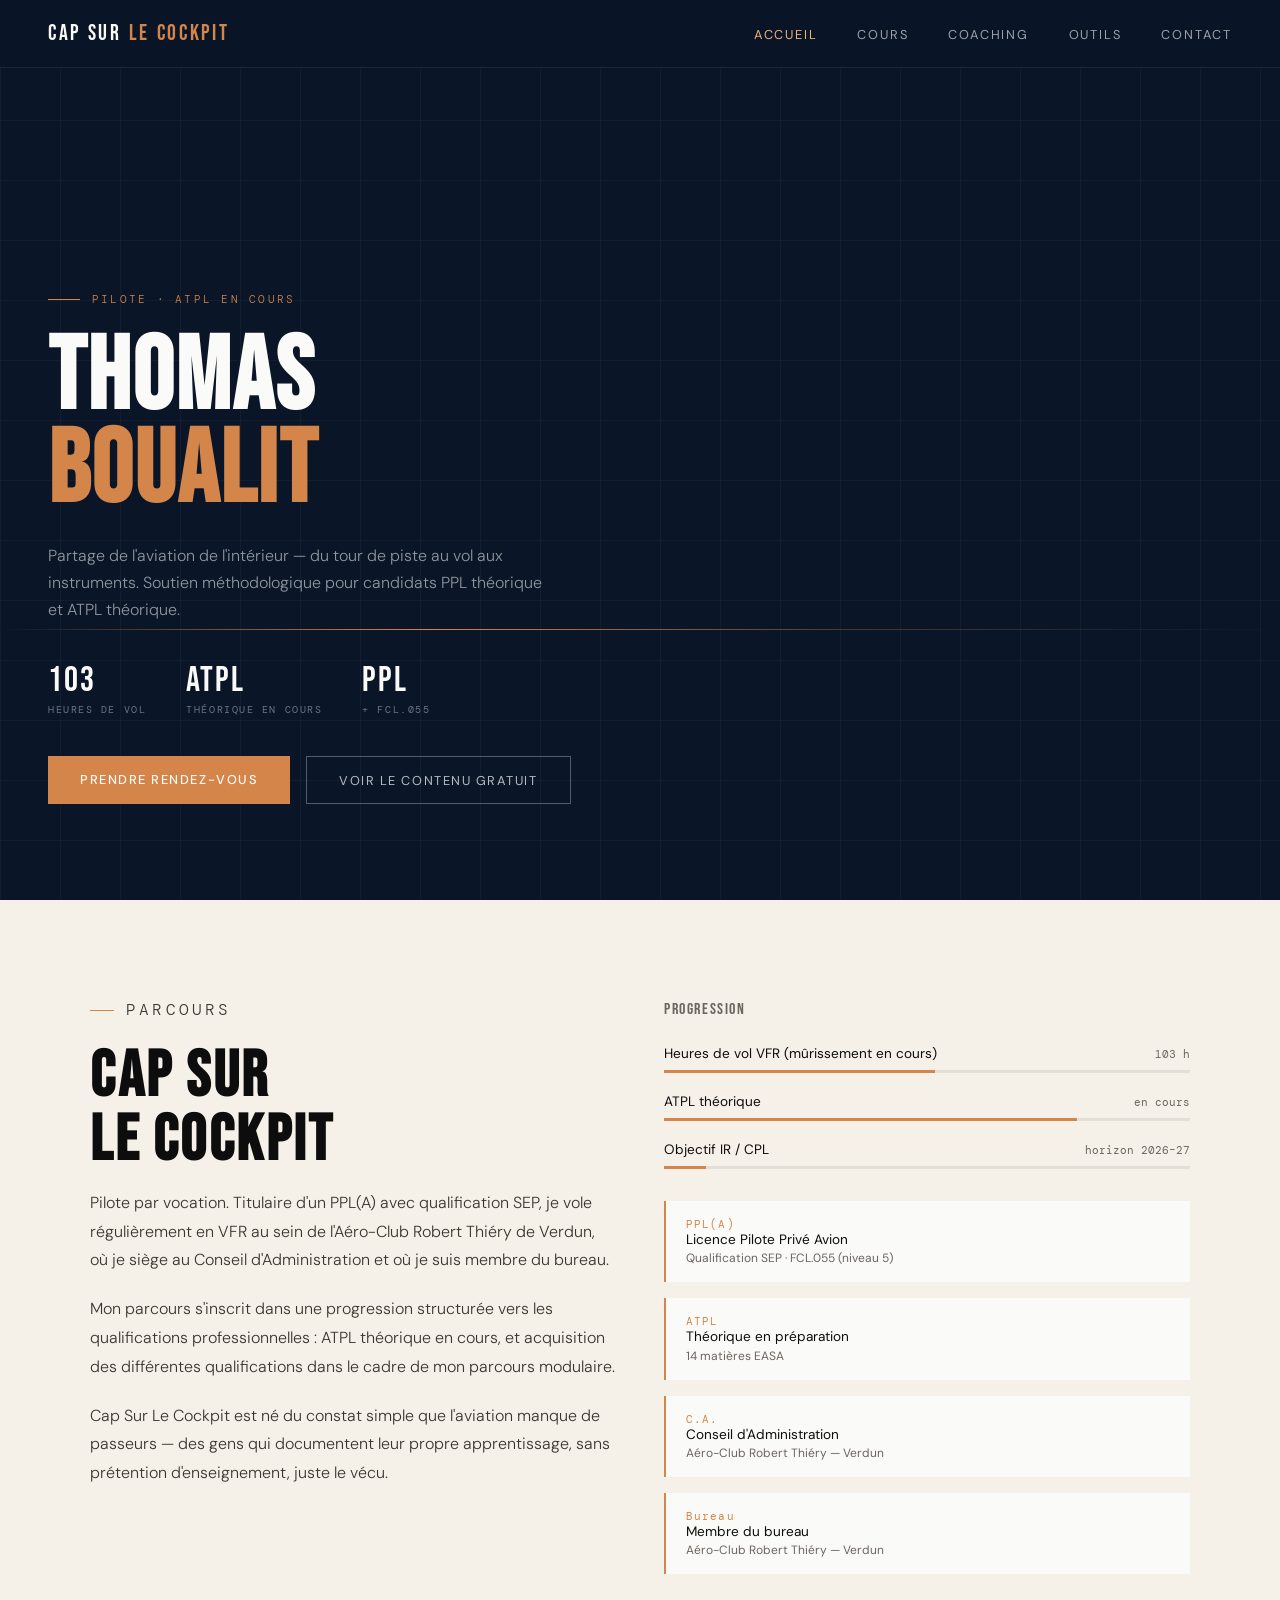
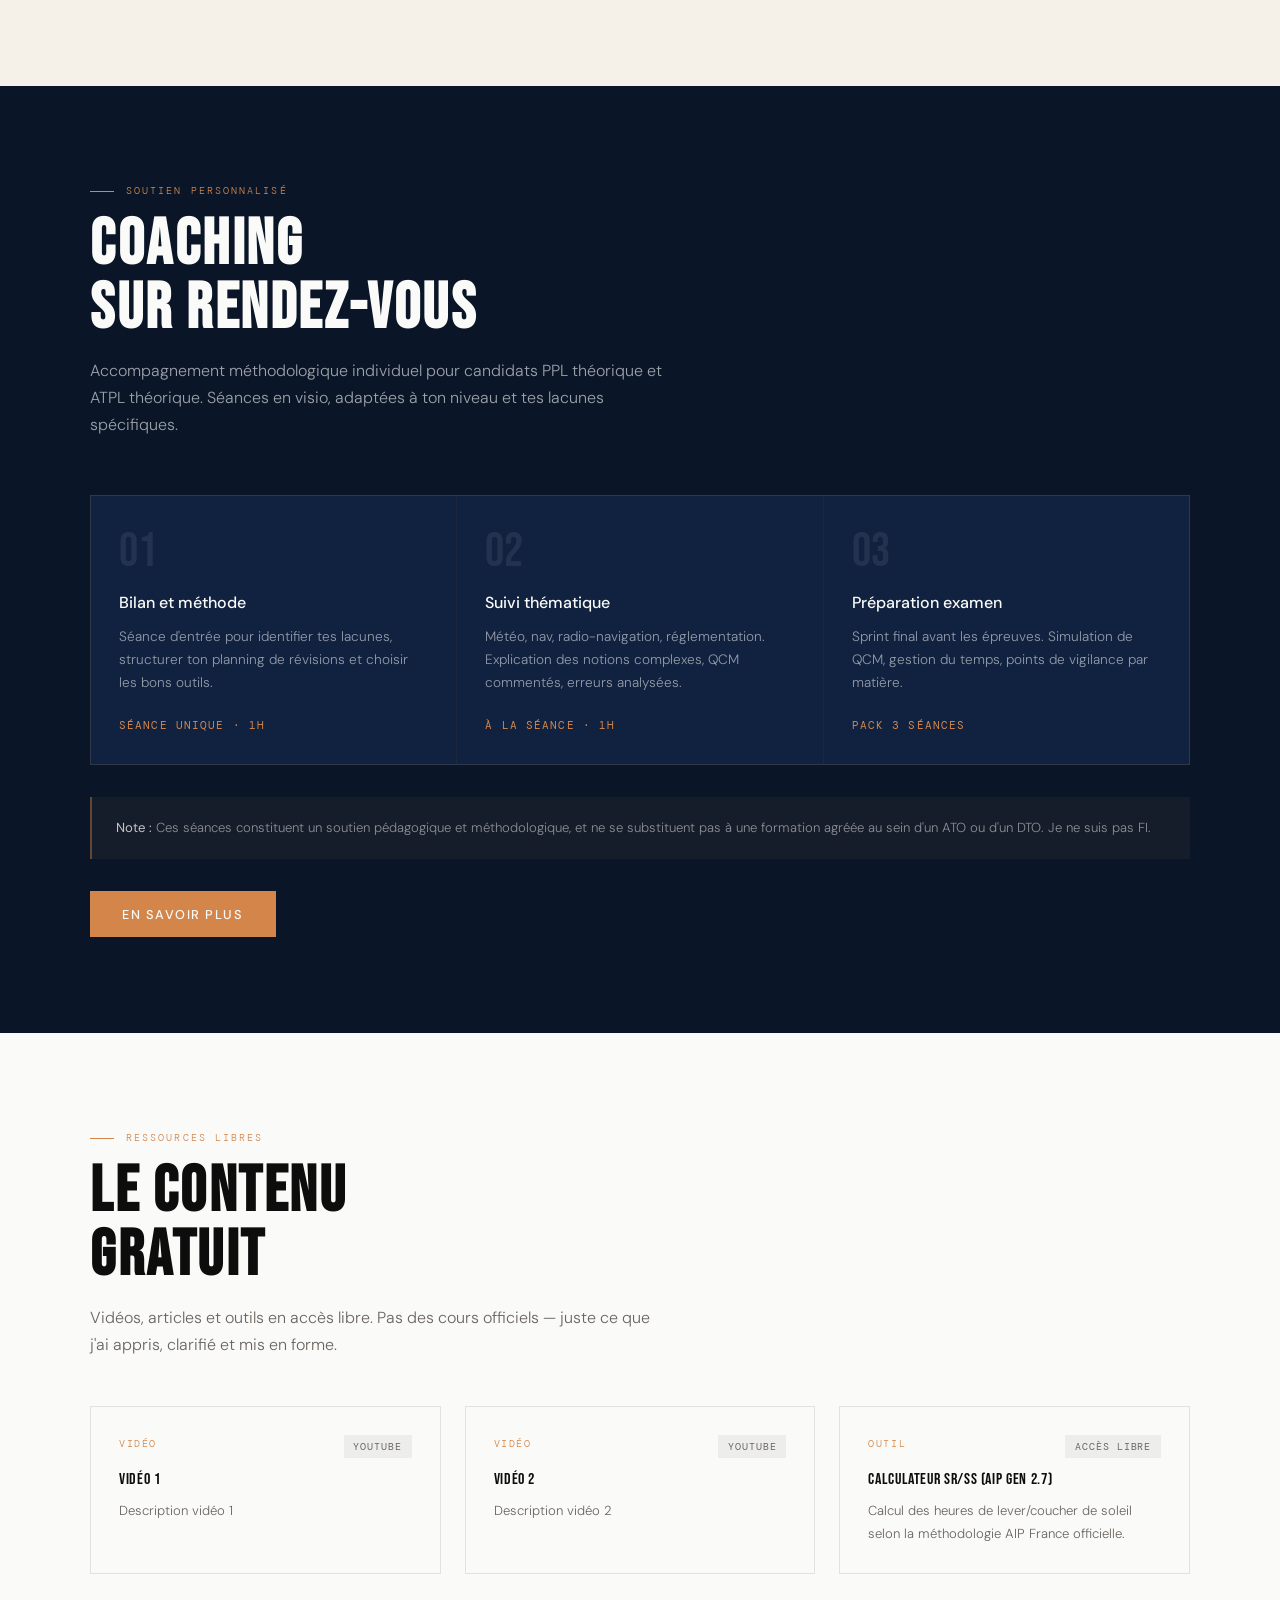
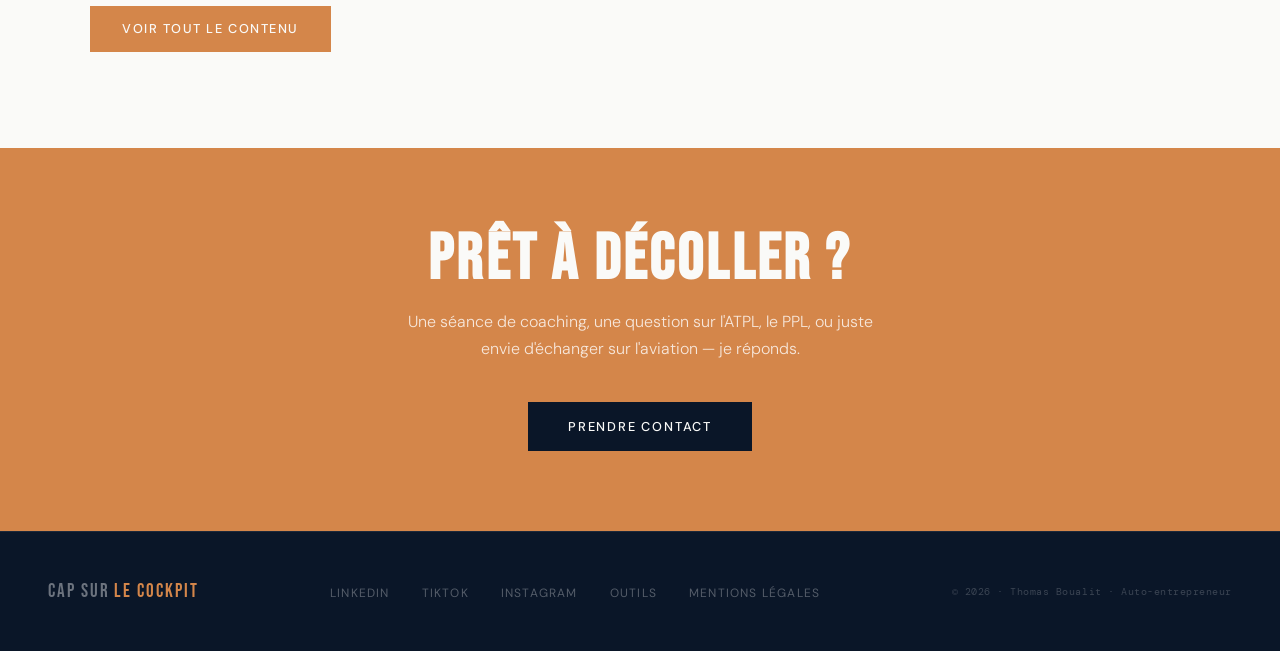
==== index.html @ 8e557e1d "Update index.html" ====
<!DOCTYPE html>
<html lang="fr">
<head>
  <meta charset="UTF-8">
  <meta name="viewport" content="width=device-width, initial-scale=1.0">
  <title>Cap Sur Le Cockpit — Thomas Boualit</title>
  <link rel="stylesheet" href="/style.css">
  <link rel="stylesheet" href="/nav-footer.css">
  <style>
    /* ─── HERO ─── */
    .hero {
      min-height: 100vh;
      background: var(--sky);
      position: relative;
      display: flex;
      align-items: flex-end;
      padding: 0 3rem 6rem;
      overflow: hidden;
    }
    .hero-grid {
      position: absolute; inset: 0;
      background-image:
        linear-gradient(rgba(255,255,255,0.03) 1px, transparent 1px),
        linear-gradient(90deg, rgba(255,255,255,0.03) 1px, transparent 1px);
      background-size: 60px 60px;
    }
    .horizon-line {
      position: absolute; bottom: 30%; left: 0; right: 0;
      height: 1px;
      background: linear-gradient(90deg, transparent, var(--accent), rgba(212,134,74,0.3), transparent);
    }
    .hero-content { position: relative; z-index: 2; max-width: 700px; }
    .hero-tag {
      font-family: var(--font-mono); font-size: 0.7rem;
      letter-spacing: 0.2em; text-transform: uppercase;
      color: var(--accent); margin-bottom: 1.5rem;
      display: flex; align-items: center; gap: 0.75rem;
    }
    .hero-tag::before { content:''; display:block; width:2rem; height:1px; background:var(--accent); }
    .hero-name {
      font-family: var(--font-title);
      font-size: clamp(3.5rem, 8vw, 7rem);
      line-height: 0.9; letter-spacing: 0.02em; color: var(--white); margin-bottom: 0.25rem;
    }
    .hero-name span { color: var(--accent); display: block; }
    .hero-subtitle {
      font-size: 1rem; font-weight: 300; color: rgba(255,255,255,0.55);
      margin: 1.5rem 0 2.5rem; line-height: 1.7; max-width: 500px;
    }
    .hero-stats { display: flex; gap: 2.5rem; margin-bottom: 2.5rem; }
    .stat-num {
      font-family: var(--font-title); font-size: 2.2rem;
      color: var(--white); letter-spacing: 0.05em; line-height: 1;
    }
    .stat-label {
      font-family: var(--font-mono); font-size: 0.65rem;
      letter-spacing: 0.15em; text-transform: uppercase;
      color: rgba(255,255,255,0.4); margin-top: 0.3rem;
    }
    .hero-ctas { display: flex; gap: 1rem; flex-wrap: wrap; }

    /* ─── ABOUT ─── */
    .about-text p { font-size: 1rem; font-weight: 300; line-height: 1.8; color: #3a3530; margin-bottom: 1.25rem; }
    .cred-item {
      display: flex; align-items: center; gap: 1rem;
      padding: 1rem 1.25rem; background: var(--white); border-left: 2px solid var(--accent);
      margin-bottom: 1rem;
    }
    .cred-code { font-family: var(--font-mono); font-size: 0.7rem; letter-spacing: 0.1em; color: var(--accent); min-width: 80px; }
    .cred-label { font-size: 0.85rem; font-weight: 400; color: var(--ink); }
    .cred-sub { font-size: 0.75rem; color: var(--muted); margin-top: 0.15rem; }
    .progress-label { display: flex; justify-content: space-between; align-items: baseline; margin-bottom: 0.5rem; }
    .progress-name { font-size: 0.85rem; font-weight: 400; color: var(--ink); }
    .progress-pct { font-family: var(--font-mono); font-size: 0.7rem; color: var(--muted); }
    .progress-bar { height: 3px; background: rgba(13,13,13,0.08); margin-bottom: 1.25rem; }
    .progress-fill { height: 100%; background: var(--accent); }

    /* ─── COACHING ─── */
    .coaching-intro { font-size: 1rem; font-weight: 300; color: rgba(255,255,255,0.6); max-width: 580px; line-height: 1.7; margin-bottom: 3.5rem; }
    .coaching-grid { display: grid; grid-template-columns: repeat(3,1fr); gap: 1px; background: rgba(255,255,255,0.08); border: 0.5px solid rgba(255,255,255,0.08); }
    .card-number { font-family: var(--font-title); font-size: 3rem; color: rgba(255,255,255,0.08); line-height: 1; margin-bottom: 1rem; }
    .card-title { font-size: 1rem; font-weight: 500; color: var(--white); margin-bottom: 0.75rem; }
    .card-body { font-size: 0.85rem; font-weight: 300; color: rgba(255,255,255,0.55); line-height: 1.7; margin-bottom: 1.5rem; }
    .card-price { font-family: var(--font-mono); font-size: 0.7rem; letter-spacing: 0.1em; color: var(--accent); text-transform: uppercase; }

    /* ─── CONTENU ─── */
    .content-tag { font-family: var(--font-mono); font-size: 0.65rem; letter-spacing: 0.15em; text-transform: uppercase; color: var(--accent); margin-bottom: 1rem; }
    .content-card-title { font-size: 1rem; font-weight: 500; color: var(--ink); margin-bottom: 0.6rem; line-height: 1.3; }
    .content-card-body { font-size: 0.82rem; font-weight: 300; color: var(--muted); line-height: 1.7; }
    .content-badge { position: absolute; top: 1.75rem; right: 1.75rem; }
    .card { position: relative; }

    @media (max-width: 800px) {
      .hero { padding: 0 1.5rem 5rem; }
      .hero-stats { gap: 1.5rem; }
      .coaching-grid { grid-template-columns: 1fr; }
    }
  </style>
</head>
<body>

  <div id="header-placeholder"></div>

  <main>

    <!-- HERO -->
    <section class="hero">
      <div class="hero-grid"></div>
      <div class="horizon-line"></div>
      <div class="hero-content">
        <p class="hero-tag">Pilote · ATPL en cours</p>
        <h1 class="hero-name">Thomas<span>Boualit</span></h1>
        <p class="hero-subtitle">
          Partage de l'aviation de l'intérieur — du tour de piste au vol aux instruments.
          Soutien méthodologique pour candidats PPL théorique et ATPL théorique.
        </p>
        <div class="hero-stats">
          <div>
            <div class="stat-num">103</div>
            <div class="stat-label">heures de vol</div>
          </div>
          <div>
            <div class="stat-num">ATPL</div>
            <div class="stat-label">théorique en cours</div>
          </div>
          <div>
            <div class="stat-num">PPL</div>
            <div class="stat-label">+ FCL.055</div>
          </div>
        </div>
        <div class="hero-ctas">
          <a href="/coaching.html" class="btn-primary">Prendre rendez-vous</a>
          <a href="/cours/index.html" class="btn-ghost">Voir le contenu gratuit</a>
        </div>
      </div>
    </section>

    <!-- ABOUT -->
    <section class="bg-sand">
      <div class="inner grid-2">
        <div class="about-text">
          <p class="section-tag">Parcours</p>
          <h2 class="section-title">Cap sur <br>le cockpit</h2>
          <p>Pilote par vocation. Titulaire d'un PPL(A) avec qualification SEP, je vole régulièrement en VFR au sein de l'Aéro-Club Robert Thiéry de Verdun, où je siège au Conseil d'Administration et où je suis membre du bureau.</p>
          <p>Mon parcours s'inscrit dans une progression structurée vers les qualifications professionnelles : ATPL théorique en cours, et acquisition des différentes qualifications dans le cadre de mon parcours modulaire.</p>
          <p>Cap Sur Le Cockpit est né du constat simple que l'aviation manque de passeurs — des gens qui documentent leur propre apprentissage, sans prétention d'enseignement, juste le vécu.</p>
        </div>
        <div>
          <p style="font-family:var(--font-title);font-size:1rem;letter-spacing:0.1em;color:var(--muted);margin-bottom:1.25rem;">Progression</p>
          <div class="progress-block">
            <div class="progress-label"><span class="progress-name">Heures de vol VFR (mûrissement en cours)</span><span class="progress-pct">103 h</span></div>
            <div class="progress-bar"><div class="progress-fill" style="width:51.5%"></div></div>
          </div>
          <div class="progress-block">
            <div class="progress-label"><span class="progress-name">ATPL théorique</span><span class="progress-pct">en cours</span></div>
            <div class="progress-bar"><div class="progress-fill" style="width:78.57%"></div></div>
          </div>
          <div class="progress-block">
            <div class="progress-label"><span class="progress-name">Objectif IR / CPL</span><span class="progress-pct">horizon 2026–27</span></div>
            <div class="progress-bar"><div class="progress-fill" style="width:8%"></div></div>
          </div>
          <div style="margin-top:2rem;">
            <div class="cred-item"><div><div class="cred-code">PPL(A)</div><div class="cred-label">Licence Pilote Privé Avion</div><div class="cred-sub">Qualification SEP · FCL.055 (niveau 5)</div></div></div>
            <div class="cred-item"><div><div class="cred-code">ATPL</div><div class="cred-label">Théorique en préparation</div><div class="cred-sub">14 matières EASA</div></div></div>
            <div class="cred-item"><div><div class="cred-code">C.A.</div><div class="cred-label">Conseil d'Administration</div><div class="cred-sub">Aéro-Club Robert Thiéry — Verdun</div></div></div>
            <div class="cred-item"><div><div class="cred-code">Bureau</div><div class="cred-label">Membre du bureau</div><div class="cred-sub">Aéro-Club Robert Thiéry — Verdun</div></div></div>
          </div>
        </div>
      </div>
    </section>

    <!-- COACHING -->
    <section class="bg-dark">
      <div class="inner">
        <p class="section-tag">Soutien personnalisé</p>
        <h2 class="section-title light">Coaching<br>sur rendez-vous</h2>
        <p class="coaching-intro">Accompagnement méthodologique individuel pour candidats PPL théorique et ATPL théorique. Séances en visio, adaptées à ton niveau et tes lacunes spécifiques.</p>
        <div class="coaching-grid">
          <div class="card-dark">
            <div class="card-number">01</div>
            <div class="card-title">Bilan et méthode</div>
            <div class="card-body">Séance d'entrée pour identifier tes lacunes, structurer ton planning de révisions et choisir les bons outils.</div>
            <div class="card-price">Séance unique · 1h</div>
          </div>
          <div class="card-dark">
            <div class="card-number">02</div>
            <div class="card-title">Suivi thématique</div>
            <div class="card-body">Météo, nav, radio-navigation, réglementation. Explication des notions complexes, QCM commentés, erreurs analysées.</div>
            <div class="card-price">À la séance · 1h</div>
          </div>
          <div class="card-dark">
            <div class="card-number">03</div>
            <div class="card-title">Préparation examen</div>
            <div class="card-body">Sprint final avant les épreuves. Simulation de QCM, gestion du temps, points de vigilance par matière.</div>
            <div class="card-price">Pack 3 séances</div>
          </div>
        </div>
        <div class="note">
          <p><strong>Note :</strong> Ces séances constituent un soutien pédagogique et méthodologique, et ne se substituent pas à une formation agréée au sein d'un ATO ou d'un DTO. Je ne suis pas FI.</p>
        </div>
        <div style="margin-top:2rem;">
          <a href="/coaching.html" class="btn-primary">En savoir plus</a>
        </div>
      </div>
    </section>

    <!-- CONTENU GRATUIT -->
    <section>
      <div class="inner">
        <p class="section-tag">Ressources libres</p>
        <h2 class="section-title">Le contenu<br>gratuit</h2>
        <p style="font-size:1rem;font-weight:300;color:var(--muted);max-width:560px;line-height:1.7;margin-bottom:3rem;">Vidéos, articles et outils en accès libre. Pas des cours officiels — juste ce que j'ai appris, clarifié et mis en forme.</p>
        <div class="grid-3">
          <div class="card">
            <span class="badge content-badge">YouTube</span>
            <p class="content-tag">Vidéo</p>
            <h3 class="content-card-title">Vidéo 1</h3>
            <p class="content-card-body">Description vidéo 1</p>
          </div>
          <div class="card">
            <span class="badge content-badge">YouTube</span>
            <p class="content-tag">Vidéo</p>
            <h3 class="content-card-title">Vidéo 2</h3>
            <p class="content-card-body">Description vidéo 2</p>
          </div>
         <a href="" class="card" style="display:block;text-decoration:none;">
  <span class="badge content-badge">Accès libre</span>
  <p class="content-tag">Outil</p>
  <h3 class="content-card-title">Calculateur SR/SS (AIP GEN 2.7)</h3>
  <p class="content-card-body">Calcul des heures de lever/coucher de soleil selon la méthodologie AIP France officielle.</p>
</a>
        </div>
        <div style="margin-top:2rem;">
          <a href="/cours/index.html" class="btn-primary">Voir tout le contenu</a>
        </div>
      </div>
    </section>

    <!-- CTA -->
    <section class="cta-section">
      <h2>Prêt à décoller ?</h2>
      <p>Une séance de coaching, une question sur l'ATPL, le PPL, ou juste envie d'échanger sur l'aviation — je réponds.</p>
      <a href="/contact.html" class="btn-dark">Prendre contact</a>
    </section>

  </main>

  <div id="footer-placeholder"></div>
  <script src="/components/loader.js"></script>

</body>
</html>
---- style.css ----
/* ============================================================
   CAP SUR LE COCKPIT — style.css
   Feuille de style commune à toutes les pages
   ============================================================ */

@import url('https://fonts.googleapis.com/css2?family=Bebas+Neue&family=DM+Sans:ital,opsz,wght@0,9..40,300;0,9..40,400;0,9..40,500;1,9..40,300&family=DM+Mono:wght@400;500&display=swap');

/* ─── RESET ─── */
*, *::before, *::after { box-sizing: border-box; margin: 0; padding: 0; }
html { scroll-behavior: smooth; }
img  { max-width: 100%; display: block; }

/* ─── VARIABLES ─── */
:root {
  --sky:          #0a1628;
  --sky-mid:      #112240;
  --sky-light:    #1a3a6e;
  --sand:         #f5f0e8;
  --white:        #fafaf8;
  --ink:          #0d0d0d;
  --muted:        #6b6560;
  --accent:       #d4864a;
  --accent-light: #f0b07a;
  --border:       rgba(255,255,255,0.08);
  --border-light: rgba(13,13,13,0.1);

  --font-title: 'Bebas Neue', sans-serif;
  --font-body:  'DM Sans', sans-serif;
  --font-mono:  'DM Mono', monospace;
}

/* ─── BASE ─── */
body {
  font-family: var(--font-body);
  background: var(--white);
  color: var(--ink);
  overflow-x: hidden;
}
h1, h2, h3 { font-family: var(--font-title); letter-spacing: 0.04em; line-height: 1; }
p { font-weight: 300; line-height: 1.8; }
a { color: inherit; }

/* ─── LAYOUT ─── */
section  { padding: 6rem 3rem; }
.inner   { max-width: 1100px; margin: 0 auto; }
.grid-3  { display: grid; grid-template-columns: repeat(3,1fr); gap: 1.5rem; }
.grid-2  { display: grid; grid-template-columns: repeat(2,1fr); gap: 3rem; align-items: start; }
.bg-sand { background: var(--sand); }
.bg-dark { background: var(--sky); color: var(--white); }

/* ─── SECTION TAG ─── */
.section-tag {
  font-family: var(--font-mono);
  font-size: 0.65rem;
  letter-spacing: 0.2em;
  text-transform: uppercase;
  color: var(--accent);
  margin-bottom: 0.75rem;
  display: flex;
  align-items: center;
  gap: 0.75rem;
}
.section-tag::before {
  content: '';
  display: block;
  width: 1.5rem;
  height: 1px;
  background: var(--accent);
  flex-shrink: 0;
}

/* ─── SECTION TITLE ─── */
.section-title       { font-size: clamp(2.5rem, 5vw, 4rem); color: var(--ink); margin-bottom: 1rem; }
.section-title.light { color: var(--white); }

/* ─── BOUTONS ─── */
.btn-primary {
  display: inline-block; padding: 0.9rem 2rem;
  background: var(--accent); color: var(--white);
  font-size: 0.8rem; font-weight: 500; letter-spacing: 0.12em; text-transform: uppercase;
  text-decoration: none; transition: background 0.2s, transform 0.15s;
}
.btn-primary:hover { background: var(--accent-light); transform: translateY(-1px); }

.btn-ghost {
  display: inline-block; padding: 0.9rem 2rem;
  border: 0.5px solid rgba(255,255,255,0.3); color: rgba(255,255,255,0.7);
  font-size: 0.8rem; font-weight: 400; letter-spacing: 0.12em; text-transform: uppercase;
  text-decoration: none; transition: border-color 0.2s, color 0.2s;
}
.btn-ghost:hover { border-color: var(--accent); color: var(--accent-light); }

.btn-dark {
  display: inline-block; padding: 1rem 2.5rem;
  background: var(--sky); color: var(--white);
  font-size: 0.8rem; font-weight: 500; letter-spacing: 0.14em; text-transform: uppercase;
  text-decoration: none; transition: background 0.2s;
}
.btn-dark:hover { background: var(--sky-mid); }

/* ─── CARDS ─── */
.card {
  border: 0.5px solid var(--border-light); padding: 1.75rem;
  background: var(--white); transition: border-color 0.2s;
}
.card:hover { border-color: var(--accent); }

.card-dark {
  background: var(--sky-mid); padding: 2rem 1.75rem; transition: background 0.2s;
}
.card-dark:hover { background: var(--sky-light); }

/* ─── BADGE ─── */
.badge {
  font-family: var(--font-mono); font-size: 0.6rem;
  letter-spacing: 0.1em; text-transform: uppercase;
  padding: 0.3rem 0.6rem; background: rgba(13,13,13,0.05); color: var(--muted);
}

/* ─── NOTE / DISCLAIMER ─── */
.note {
  margin-top: 2rem; padding: 1.25rem 1.5rem;
  border-left: 2px solid rgba(212,134,74,0.4);
  background: rgba(212,134,74,0.06);
}
.note p          { font-size: 0.82rem; color: rgba(255,255,255,0.5); line-height: 1.7; }
.note p strong   { color: rgba(255,255,255,0.75); font-weight: 400; }
.note.light p        { color: var(--muted); }
.note.light p strong { color: var(--ink); }

/* ─── CTA SECTION ─── */
.cta-section          { background: var(--accent); padding: 5rem 3rem; text-align: center; }
.cta-section h2       { font-family: var(--font-title); font-size: clamp(2rem,5vw,4rem); letter-spacing: 0.05em; color: var(--white); margin-bottom: 1rem; }
.cta-section p        { font-size: 1rem; font-weight: 300; color: rgba(255,255,255,0.8); max-width: 500px; margin: 0 auto 2.5rem; line-height: 1.7; }

/* ─── RESPONSIVE ─── */
@media (max-width: 900px) {
  section { padding: 4rem 1.5rem; }
  .grid-3 { grid-template-columns: 1fr; }
  .grid-2 { grid-template-columns: 1fr; gap: 2rem; }
}
@media (max-width: 600px) {
  .btn-primary, .btn-ghost, .btn-dark { width: 100%; text-align: center; }
}
---- nav-footer.css ----
/* ============================================================
   nav-footer.css — styles du header et du footer communs
   Inclure APRÈS style.css dans chaque page
   (ou fusionner dans style.css si on préfère un seul fichier)
   ============================================================ */

/* ─── NAV ─── */
nav {
  position: fixed;
  top: 0; left: 0; right: 0;
  z-index: 100;
  display: flex;
  justify-content: space-between;
  align-items: center;
  padding: 1.25rem 3rem;
  background: rgba(10, 22, 40, 0.92);
  backdrop-filter: blur(12px);
  border-bottom: 0.5px solid var(--border);
}

.nav-logo {
  font-family: var(--font-title);
  font-size: 1.4rem;
  letter-spacing: 0.12em;
  color: var(--white);
  text-decoration: none;
}
.nav-logo span { color: var(--accent); }

.nav-links {
  display: flex;
  gap: 2.5rem;
  list-style: none;
}
.nav-links a {
  font-size: 0.8rem;
  font-weight: 400;
  letter-spacing: 0.14em;
  text-transform: uppercase;
  color: rgba(255,255,255,0.6);
  text-decoration: none;
  transition: color 0.2s;
}
.nav-links a:hover,
.nav-links a.active { color: var(--accent-light); }

/* Burger mobile */
.nav-burger {
  display: none;
  flex-direction: column;
  gap: 5px;
  background: none;
  border: none;
  cursor: pointer;
  padding: 4px;
}
.nav-burger span {
  display: block;
  width: 22px;
  height: 1.5px;
  background: rgba(255,255,255,0.7);
  transition: opacity 0.2s;
}

/* Offset pour le contenu sous la nav fixe */
main > section:first-child,
main > .page-hero:first-child { padding-top: calc(6rem + 70px); }

/* ─── FOOTER ─── */
footer {
  background: var(--sky);
  padding: 3rem;
  display: flex;
  justify-content: space-between;
  align-items: center;
  border-top: 0.5px solid var(--border);
}

.footer-logo {
  font-family: var(--font-title);
  font-size: 1.2rem;
  letter-spacing: 0.1em;
  color: rgba(255,255,255,0.4);
}
.footer-logo span { color: var(--accent); }

.footer-links {
  display: flex;
  gap: 2rem;
  list-style: none;
}
.footer-links a {
  font-size: 0.75rem;
  letter-spacing: 0.1em;
  text-transform: uppercase;
  color: rgba(255,255,255,0.3);
  text-decoration: none;
  transition: color 0.2s;
}
.footer-links a:hover { color: var(--accent-light); }

.footer-legal {
  font-family: var(--font-mono);
  font-size: 0.65rem;
  color: rgba(255,255,255,0.2);
  letter-spacing: 0.05em;
}

/* ─── RESPONSIVE ─── */
@media (max-width: 800px) {
  nav { padding: 1rem 1.5rem; }
  .nav-burger { display: flex; }
  .nav-links {
    display: none;
    flex-direction: column;
    gap: 0;
    position: absolute;
    top: 100%; left: 0; right: 0;
    background: rgba(10,22,40,0.98);
    padding: 1rem 0;
  }
  .nav-links.open { display: flex; }
  .nav-links a { padding: 0.75rem 2rem; }

  footer {
    flex-direction: column;
    gap: 1.5rem;
    text-align: center;
  }
}
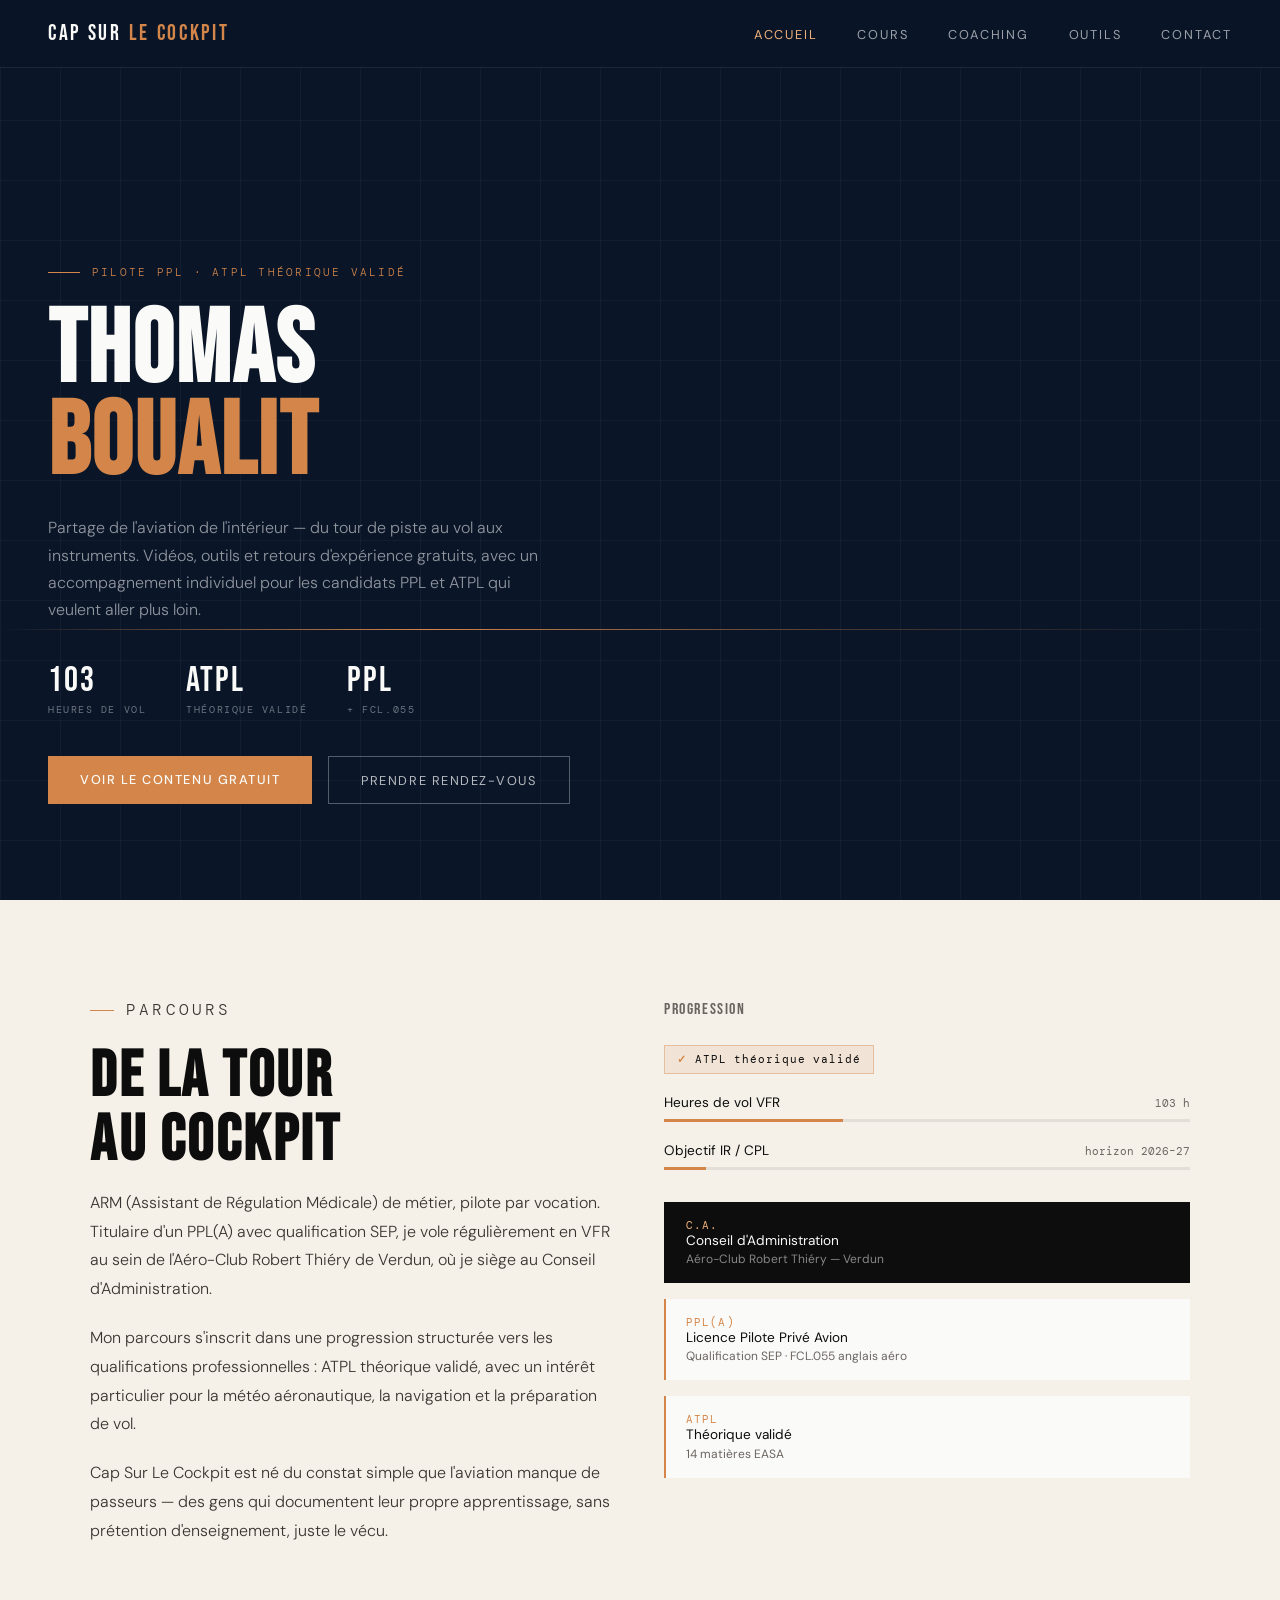
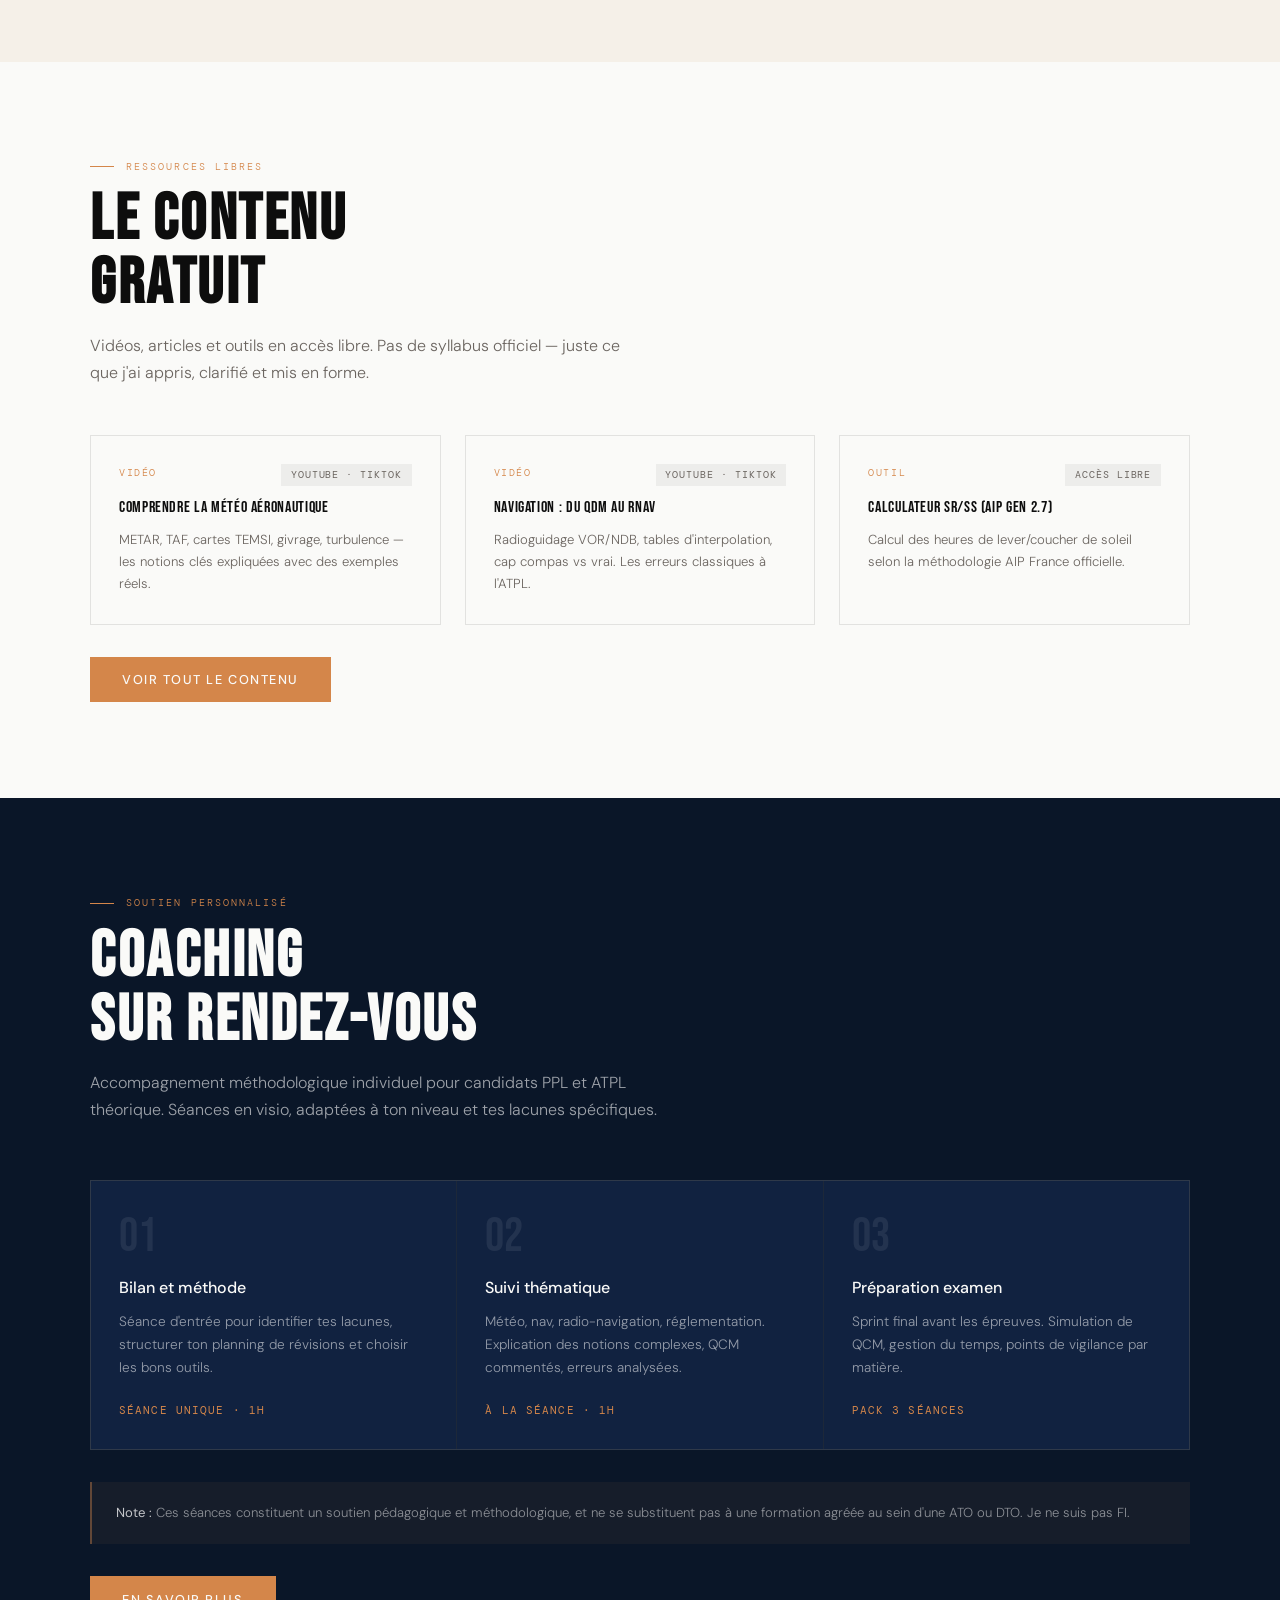
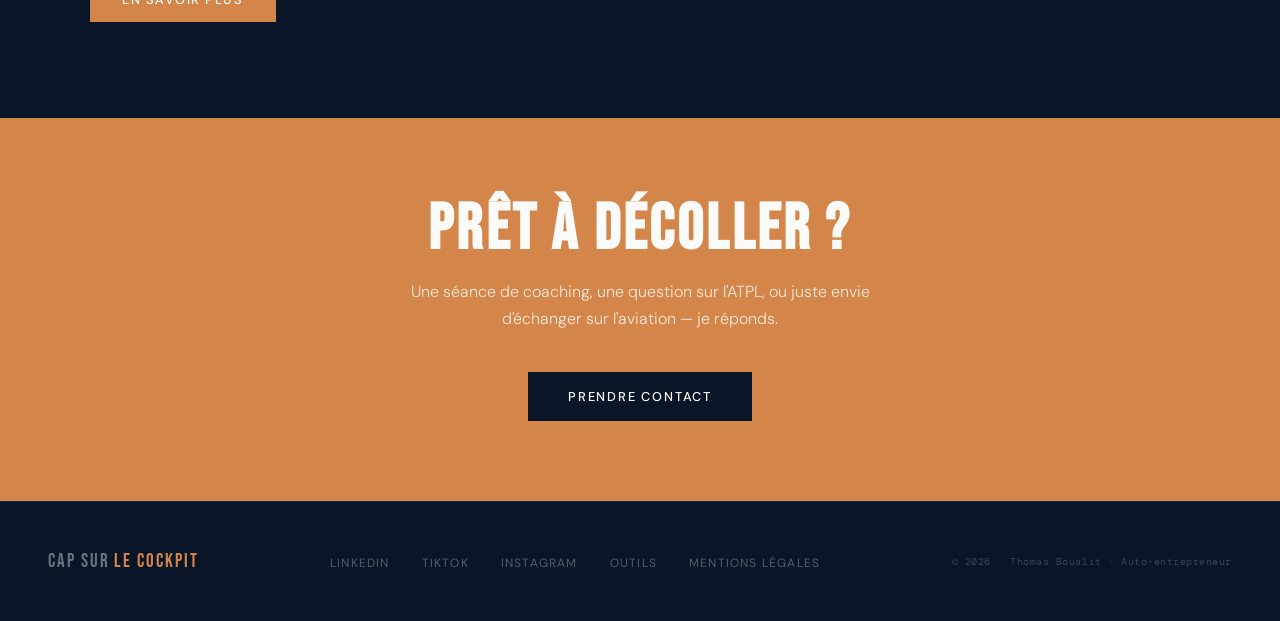
==== commit bc6291dd: "Add files via upload" ====
--- a/index.html
+++ b/index.html
@@ -4,6 +4,11 @@
   <meta charset="UTF-8">
   <meta name="viewport" content="width=device-width, initial-scale=1.0">
   <title>Cap Sur Le Cockpit — Thomas Boualit</title>
+  <meta name="description" content="Cap Sur Le Cockpit : l'aviation racontée de l'intérieur par Thomas Boualit, pilote PPL et ATPL théorique validé. Vidéos, outils et coaching pour candidats PPL et ATPL.">
+  <meta property="og:title" content="Cap Sur Le Cockpit — Thomas Boualit">
+  <meta property="og:description" content="L'aviation racontée de l'intérieur — du tour de piste au vol aux instruments. Contenu gratuit et coaching pour candidats PPL et ATPL.">
+  <meta property="og:type" content="website">
+  <meta property="og:url" content="https://capsurlecockpit.fr/">
   <link rel="stylesheet" href="/style.css">
   <link rel="stylesheet" href="/nav-footer.css">
   <style>
@@ -66,6 +71,13 @@
       padding: 1rem 1.25rem; background: var(--white); border-left: 2px solid var(--accent);
       margin-bottom: 1rem;
     }
+    .cred-item.cred-featured {
+      border-left-color: var(--ink);
+      background: var(--ink);
+    }
+    .cred-item.cred-featured .cred-code { color: var(--accent-light); }
+    .cred-item.cred-featured .cred-label { color: var(--white); }
+    .cred-item.cred-featured .cred-sub { color: rgba(255,255,255,0.5); }
     .cred-code { font-family: var(--font-mono); font-size: 0.7rem; letter-spacing: 0.1em; color: var(--accent); min-width: 80px; }
     .cred-label { font-size: 0.85rem; font-weight: 400; color: var(--ink); }
     .cred-sub { font-size: 0.75rem; color: var(--muted); margin-top: 0.15rem; }
@@ -74,6 +86,14 @@
     .progress-pct { font-family: var(--font-mono); font-size: 0.7rem; color: var(--muted); }
     .progress-bar { height: 3px; background: rgba(13,13,13,0.08); margin-bottom: 1.25rem; }
     .progress-fill { height: 100%; background: var(--accent); }
+    .status-badge {
+      display: inline-flex; align-items: center; gap: 0.5rem;
+      font-family: var(--font-mono); font-size: 0.7rem; letter-spacing: 0.08em;
+      color: var(--ink); background: rgba(212,134,74,0.12);
+      border: 0.5px solid rgba(212,134,74,0.4);
+      padding: 0.4rem 0.75rem; margin-bottom: 1.25rem;
+    }
+    .status-badge::before { content: '✓'; color: var(--accent); font-weight: 700; }
 
     /* ─── COACHING ─── */
     .coaching-intro { font-size: 1rem; font-weight: 300; color: rgba(255,255,255,0.6); max-width: 580px; line-height: 1.7; margin-bottom: 3.5rem; }
@@ -89,11 +109,13 @@
     .content-card-body { font-size: 0.82rem; font-weight: 300; color: var(--muted); line-height: 1.7; }
     .content-badge { position: absolute; top: 1.75rem; right: 1.75rem; }
     .card { position: relative; }
+    .card-link { display: block; text-decoration: none; }
 
     @media (max-width: 800px) {
       .hero { padding: 0 1.5rem 5rem; }
       .hero-stats { gap: 1.5rem; }
       .coaching-grid { grid-template-columns: 1fr; }
+      .content-badge { position: static; display: inline-block; margin-bottom: 0.75rem; }
     }
   </style>
 </head>
@@ -108,11 +130,11 @@
       <div class="hero-grid"></div>
       <div class="horizon-line"></div>
       <div class="hero-content">
-        <p class="hero-tag">Pilote · ATPL en cours</p>
+        <p class="hero-tag">Pilote PPL · ATPL théorique validé</p>
         <h1 class="hero-name">Thomas<span>Boualit</span></h1>
         <p class="hero-subtitle">
           Partage de l'aviation de l'intérieur — du tour de piste au vol aux instruments.
-          Soutien méthodologique pour candidats PPL théorique et ATPL théorique.
+          Vidéos, outils et retours d'expérience gratuits, avec un accompagnement individuel pour les candidats PPL et ATPL qui veulent aller plus loin.
         </p>
         <div class="hero-stats">
           <div>
@@ -121,7 +143,7 @@
           </div>
           <div>
             <div class="stat-num">ATPL</div>
-            <div class="stat-label">théorique en cours</div>
+            <div class="stat-label">théorique validé</div>
           </div>
           <div>
             <div class="stat-num">PPL</div>
@@ -129,8 +151,8 @@
           </div>
         </div>
         <div class="hero-ctas">
-          <a href="/coaching.html" class="btn-primary">Prendre rendez-vous</a>
-          <a href="/cours/index.html" class="btn-ghost">Voir le contenu gratuit</a>
+          <a href="/cours/index.html" class="btn-primary">Voir le contenu gratuit</a>
+          <a href="/coaching.html" class="btn-ghost">Prendre rendez-vous</a>
         </div>
       </div>
     </section>
@@ -140,31 +162,62 @@
       <div class="inner grid-2">
         <div class="about-text">
           <p class="section-tag">Parcours</p>
-          <h2 class="section-title">Cap sur <br>le cockpit</h2>
-          <p>Pilote par vocation. Titulaire d'un PPL(A) avec qualification SEP, je vole régulièrement en VFR au sein de l'Aéro-Club Robert Thiéry de Verdun, où je siège au Conseil d'Administration et où je suis membre du bureau.</p>
-          <p>Mon parcours s'inscrit dans une progression structurée vers les qualifications professionnelles : ATPL théorique en cours, et acquisition des différentes qualifications dans le cadre de mon parcours modulaire.</p>
+          <h2 class="section-title">De la tour<br>au cockpit</h2>
+          <p>ARM (Assistant de Régulation Médicale) de métier, pilote par vocation. Titulaire d'un PPL(A) avec qualification SEP, je vole régulièrement en VFR au sein de l'Aéro-Club Robert Thiéry de Verdun, où je siège au Conseil d'Administration.</p>
+          <p>Mon parcours s'inscrit dans une progression structurée vers les qualifications professionnelles : ATPL théorique validé, avec un intérêt particulier pour la météo aéronautique, la navigation et la préparation de vol.</p>
           <p>Cap Sur Le Cockpit est né du constat simple que l'aviation manque de passeurs — des gens qui documentent leur propre apprentissage, sans prétention d'enseignement, juste le vécu.</p>
         </div>
         <div>
           <p style="font-family:var(--font-title);font-size:1rem;letter-spacing:0.1em;color:var(--muted);margin-bottom:1.25rem;">Progression</p>
+
+          <div class="status-badge">ATPL théorique validé</div>
+
           <div class="progress-block">
-            <div class="progress-label"><span class="progress-name">Heures de vol VFR (mûrissement en cours)</span><span class="progress-pct">103 h</span></div>
-            <div class="progress-bar"><div class="progress-fill" style="width:51.5%"></div></div>
-          </div>
-          <div class="progress-block">
-            <div class="progress-label"><span class="progress-name">ATPL théorique</span><span class="progress-pct">en cours</span></div>
-            <div class="progress-bar"><div class="progress-fill" style="width:78.57%"></div></div>
+            <div class="progress-label"><span class="progress-name">Heures de vol VFR</span><span class="progress-pct">103 h</span></div>
+            <div class="progress-bar"><div class="progress-fill" style="width:34%"></div></div>
           </div>
           <div class="progress-block">
             <div class="progress-label"><span class="progress-name">Objectif IR / CPL</span><span class="progress-pct">horizon 2026–27</span></div>
             <div class="progress-bar"><div class="progress-fill" style="width:8%"></div></div>
           </div>
+
           <div style="margin-top:2rem;">
-            <div class="cred-item"><div><div class="cred-code">PPL(A)</div><div class="cred-label">Licence Pilote Privé Avion</div><div class="cred-sub">Qualification SEP · FCL.055 (niveau 5)</div></div></div>
-            <div class="cred-item"><div><div class="cred-code">ATPL</div><div class="cred-label">Théorique en préparation</div><div class="cred-sub">14 matières EASA</div></div></div>
-            <div class="cred-item"><div><div class="cred-code">C.A.</div><div class="cred-label">Conseil d'Administration</div><div class="cred-sub">Aéro-Club Robert Thiéry — Verdun</div></div></div>
-            <div class="cred-item"><div><div class="cred-code">Bureau</div><div class="cred-label">Membre du bureau</div><div class="cred-sub">Aéro-Club Robert Thiéry — Verdun</div></div></div>
-          </div>
+            <div class="cred-item cred-featured"><div><div class="cred-code">C.A.</div><div class="cred-label">Conseil d'Administration</div><div class="cred-sub">Aéro-Club Robert Thiéry — Verdun</div></div></div>
+            <div class="cred-item"><div><div class="cred-code">PPL(A)</div><div class="cred-label">Licence Pilote Privé Avion</div><div class="cred-sub">Qualification SEP · FCL.055 anglais aéro</div></div></div>
+            <div class="cred-item"><div><div class="cred-code">ATPL</div><div class="cred-label">Théorique validé</div><div class="cred-sub">14 matières EASA</div></div></div>
+          </div>
+        </div>
+      </div>
+    </section>
+
+    <!-- CONTENU GRATUIT -->
+    <section>
+      <div class="inner">
+        <p class="section-tag">Ressources libres</p>
+        <h2 class="section-title">Le contenu<br>gratuit</h2>
+        <p style="font-size:1rem;font-weight:300;color:var(--muted);max-width:560px;line-height:1.7;margin-bottom:3rem;">Vidéos, articles et outils en accès libre. Pas de syllabus officiel — juste ce que j'ai appris, clarifié et mis en forme.</p>
+        <div class="grid-3">
+          <div class="card">
+            <span class="badge content-badge">YouTube · TikTok</span>
+            <p class="content-tag">Vidéo</p>
+            <h3 class="content-card-title">Comprendre la météo aéronautique</h3>
+            <p class="content-card-body">METAR, TAF, cartes TEMSI, givrage, turbulence — les notions clés expliquées avec des exemples réels.</p>
+          </div>
+          <div class="card">
+            <span class="badge content-badge">YouTube · TikTok</span>
+            <p class="content-tag">Vidéo</p>
+            <h3 class="content-card-title">Navigation : du QDM au RNAV</h3>
+            <p class="content-card-body">Radioguidage VOR/NDB, tables d'interpolation, cap compas vs vrai. Les erreurs classiques à l'ATPL.</p>
+          </div>
+          <div class="card">
+            <span class="badge content-badge">Accès libre</span>
+            <p class="content-tag">Outil</p>
+            <h3 class="content-card-title">Calculateur SR/SS (AIP GEN 2.7)</h3>
+            <p class="content-card-body">Calcul des heures de lever/coucher de soleil selon la méthodologie AIP France officielle.</p>
+          </div>
+        </div>
+        <div style="margin-top:2rem;">
+          <a href="/cours/index.html" class="btn-primary">Voir tout le contenu</a>
         </div>
       </div>
     </section>
@@ -174,7 +227,7 @@
       <div class="inner">
         <p class="section-tag">Soutien personnalisé</p>
         <h2 class="section-title light">Coaching<br>sur rendez-vous</h2>
-        <p class="coaching-intro">Accompagnement méthodologique individuel pour candidats PPL théorique et ATPL théorique. Séances en visio, adaptées à ton niveau et tes lacunes spécifiques.</p>
+        <p class="coaching-intro">Accompagnement méthodologique individuel pour candidats PPL et ATPL théorique. Séances en visio, adaptées à ton niveau et tes lacunes spécifiques.</p>
         <div class="coaching-grid">
           <div class="card-dark">
             <div class="card-number">01</div>
@@ -196,42 +249,10 @@
           </div>
         </div>
         <div class="note">
-          <p><strong>Note :</strong> Ces séances constituent un soutien pédagogique et méthodologique, et ne se substituent pas à une formation agréée au sein d'un ATO ou d'un DTO. Je ne suis pas FI.</p>
+          <p><strong>Note :</strong> Ces séances constituent un soutien pédagogique et méthodologique, et ne se substituent pas à une formation agréée au sein d'une ATO ou DTO. Je ne suis pas FI.</p>
         </div>
         <div style="margin-top:2rem;">
           <a href="/coaching.html" class="btn-primary">En savoir plus</a>
-        </div>
-      </div>
-    </section>
-
-    <!-- CONTENU GRATUIT -->
-    <section>
-      <div class="inner">
-        <p class="section-tag">Ressources libres</p>
-        <h2 class="section-title">Le contenu<br>gratuit</h2>
-        <p style="font-size:1rem;font-weight:300;color:var(--muted);max-width:560px;line-height:1.7;margin-bottom:3rem;">Vidéos, articles et outils en accès libre. Pas des cours officiels — juste ce que j'ai appris, clarifié et mis en forme.</p>
-        <div class="grid-3">
-          <div class="card">
-            <span class="badge content-badge">YouTube</span>
-            <p class="content-tag">Vidéo</p>
-            <h3 class="content-card-title">Vidéo 1</h3>
-            <p class="content-card-body">Description vidéo 1</p>
-          </div>
-          <div class="card">
-            <span class="badge content-badge">YouTube</span>
-            <p class="content-tag">Vidéo</p>
-            <h3 class="content-card-title">Vidéo 2</h3>
-            <p class="content-card-body">Description vidéo 2</p>
-          </div>
-         <a href="" class="card" style="display:block;text-decoration:none;">
-  <span class="badge content-badge">Accès libre</span>
-  <p class="content-tag">Outil</p>
-  <h3 class="content-card-title">Calculateur SR/SS (AIP GEN 2.7)</h3>
-  <p class="content-card-body">Calcul des heures de lever/coucher de soleil selon la méthodologie AIP France officielle.</p>
-</a>
-        </div>
-        <div style="margin-top:2rem;">
-          <a href="/cours/index.html" class="btn-primary">Voir tout le contenu</a>
         </div>
       </div>
     </section>
@@ -239,7 +260,7 @@
     <!-- CTA -->
     <section class="cta-section">
       <h2>Prêt à décoller ?</h2>
-      <p>Une séance de coaching, une question sur l'ATPL, le PPL, ou juste envie d'échanger sur l'aviation — je réponds.</p>
+      <p>Une séance de coaching, une question sur l'ATPL, ou juste envie d'échanger sur l'aviation — je réponds.</p>
       <a href="/contact.html" class="btn-dark">Prendre contact</a>
     </section>
 
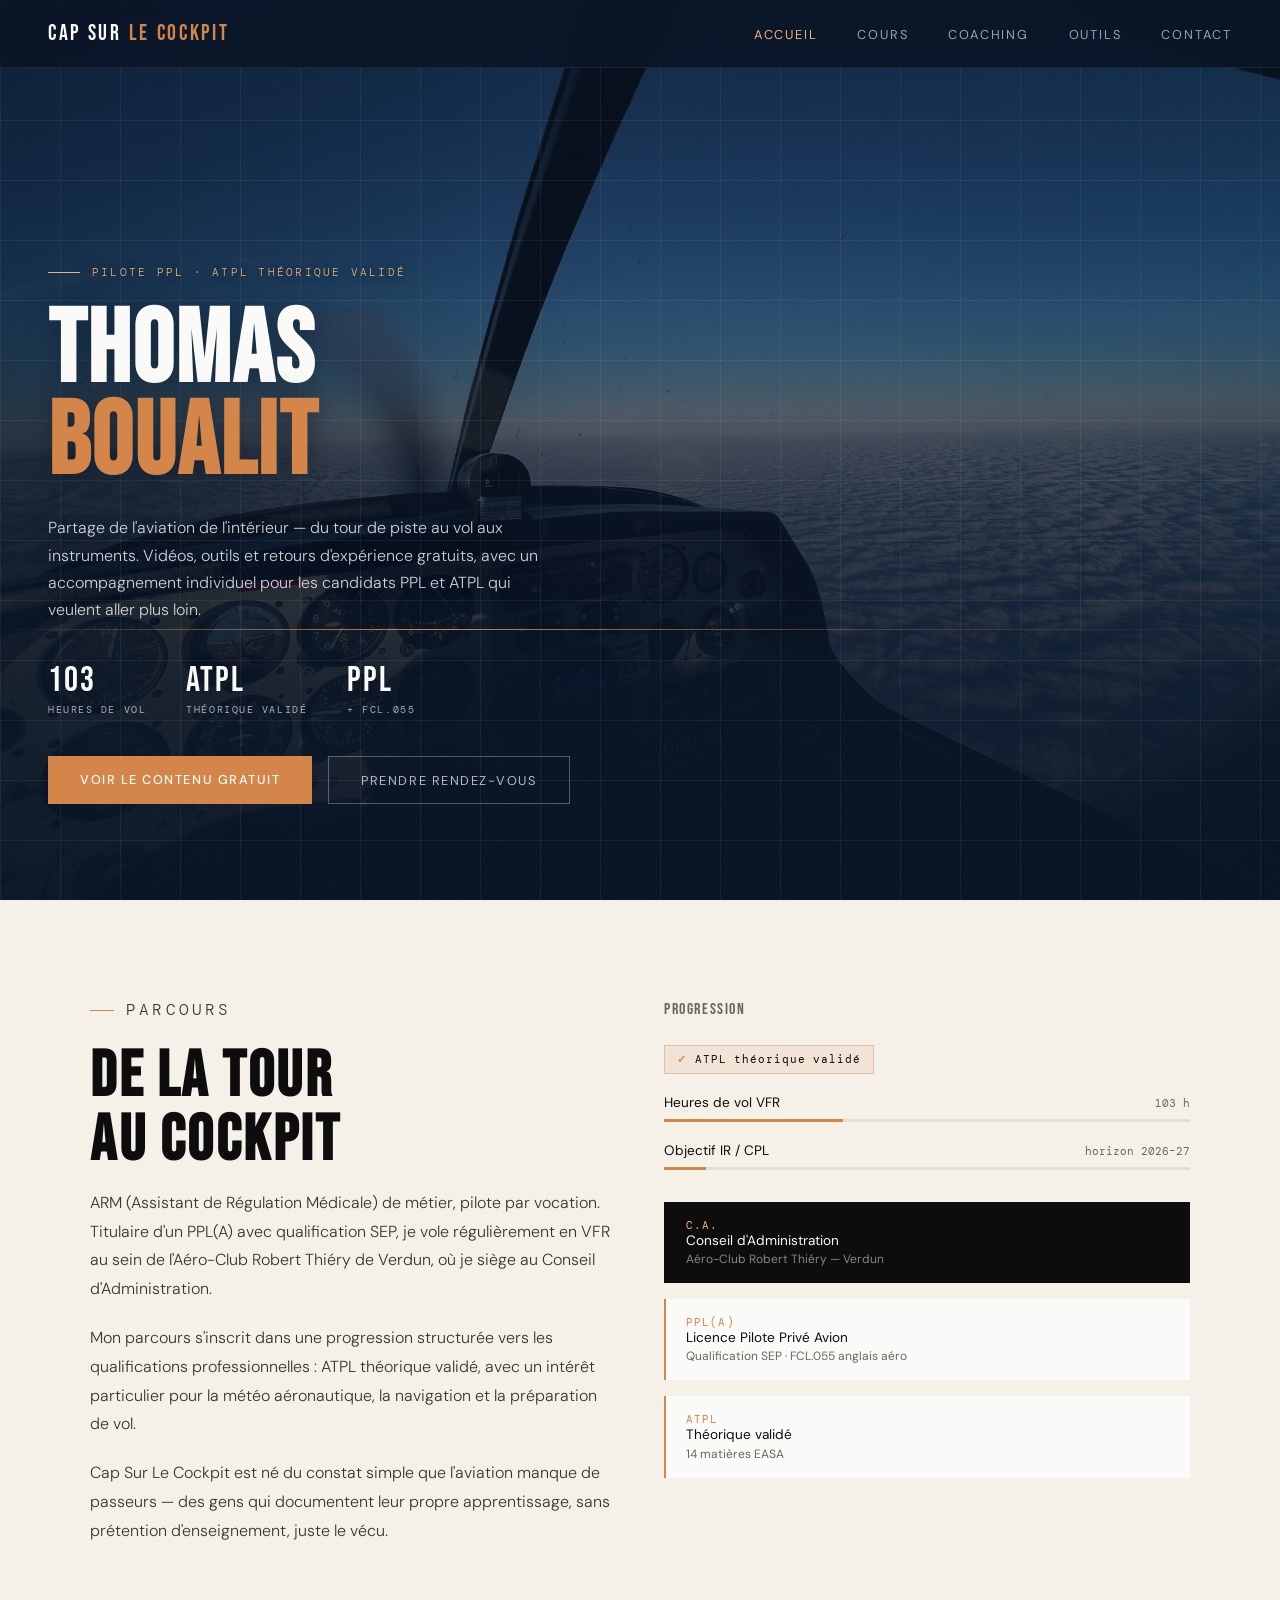
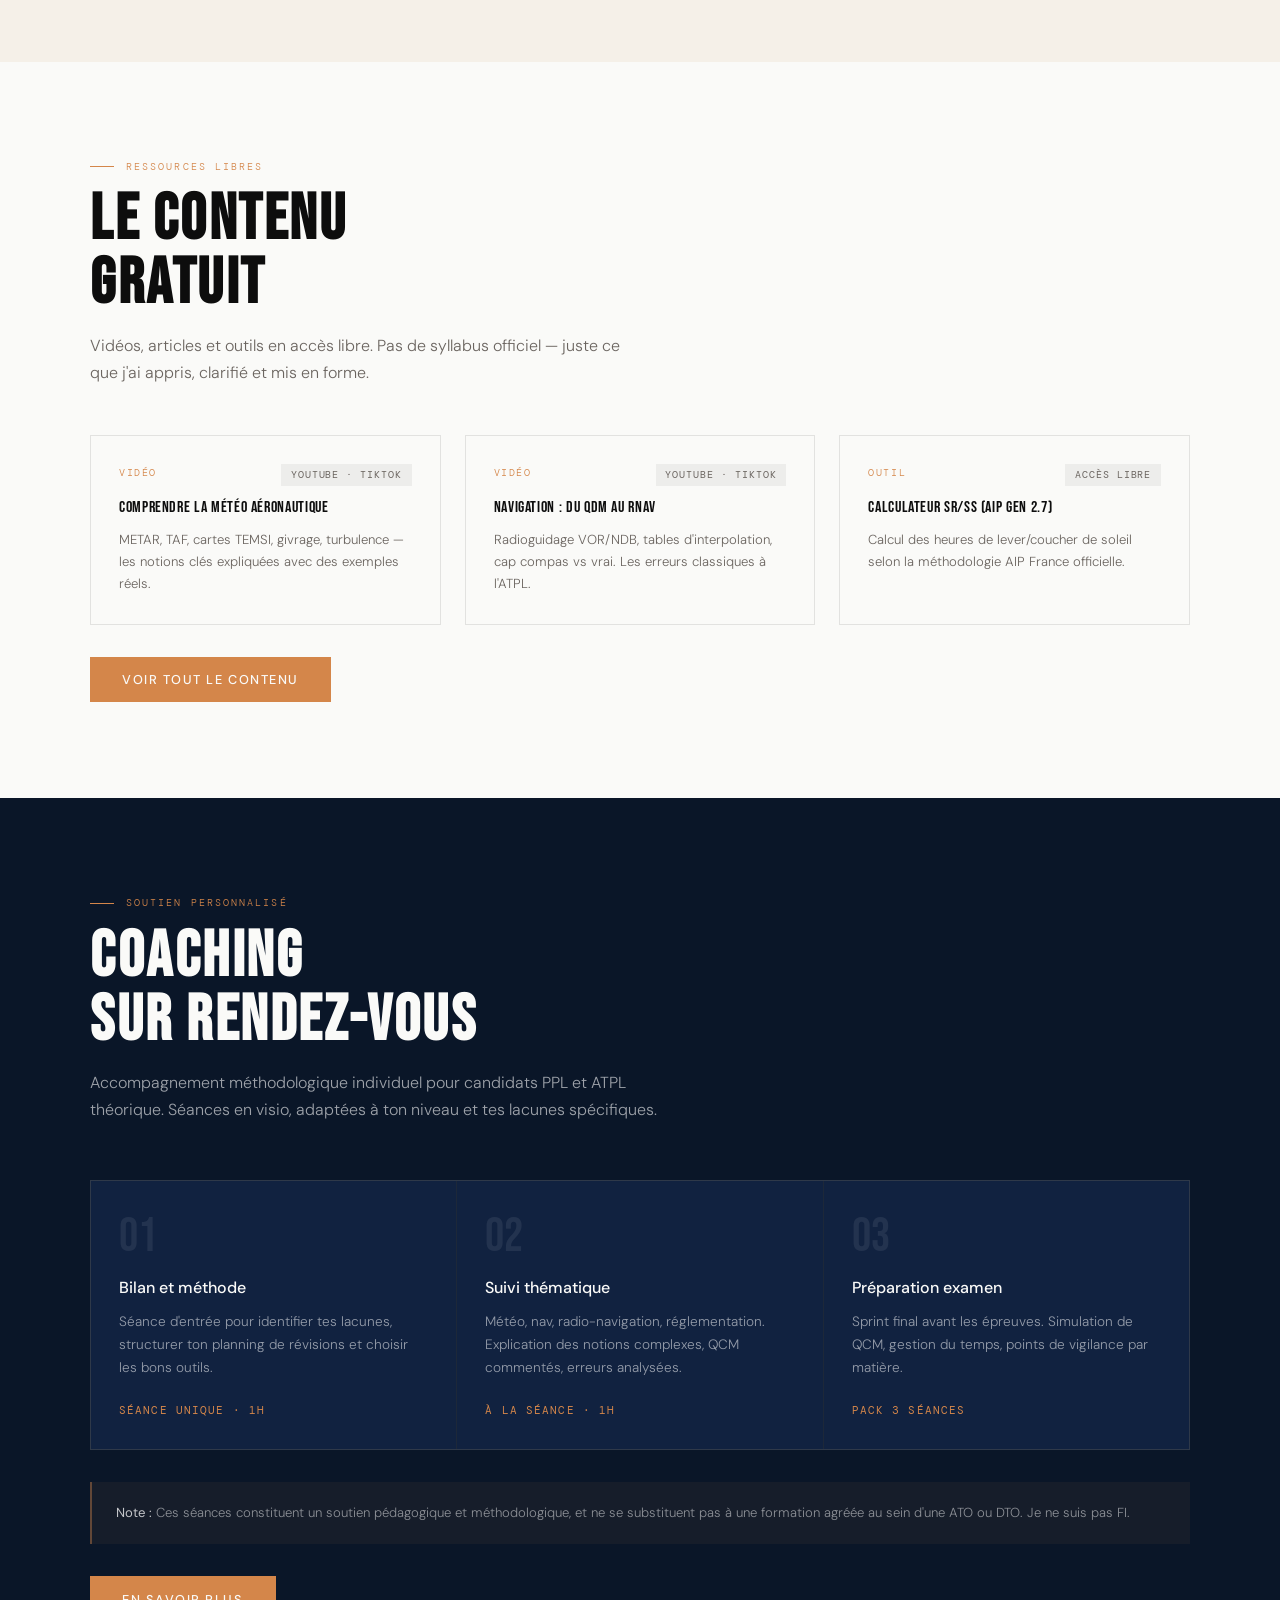
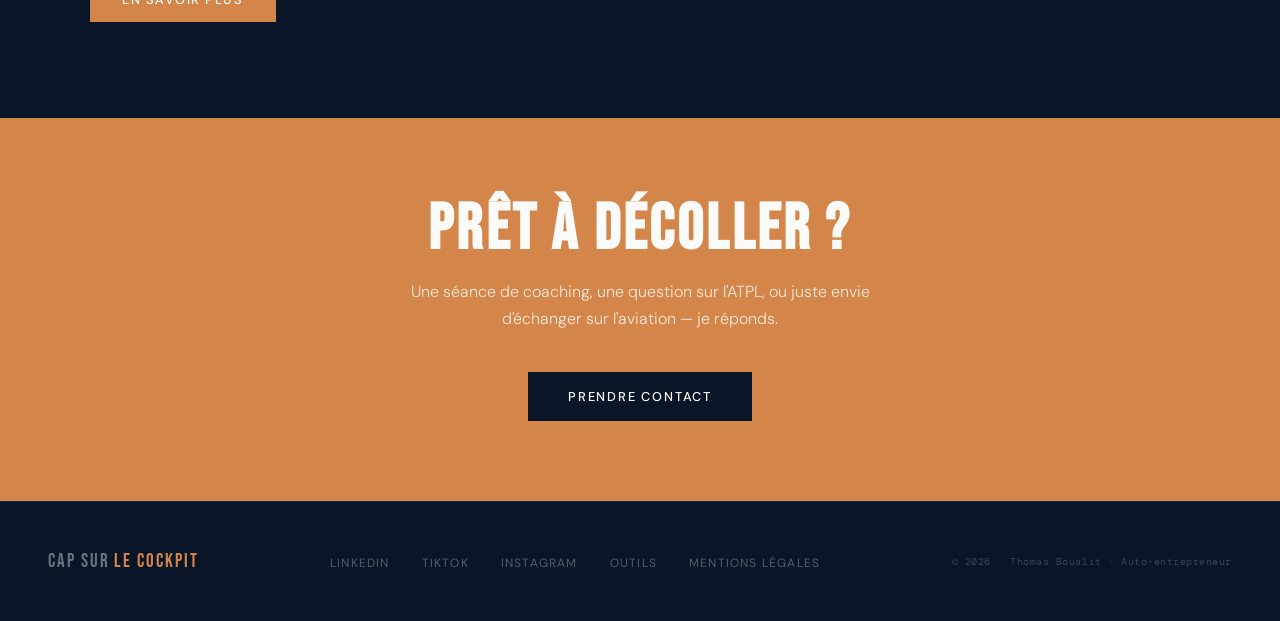
==== commit 54c35d99: "Add files via upload" ====
--- a/index.html
+++ b/index.html
@@ -15,18 +15,30 @@
     /* ─── HERO ─── */
     .hero {
       min-height: 100vh;
-      background: var(--sky);
       position: relative;
       display: flex;
       align-items: flex-end;
       padding: 0 3rem 6rem;
       overflow: hidden;
     }
+    .hero-photo {
+      position: absolute; inset: 0;
+      background-image: url('/images/hero-cockpit.jpeg');
+      background-size: cover;
+      background-position: center;
+    }
+    .hero-overlay {
+      position: absolute; inset: 0;
+      /* overlay renforcé car photo claire/lumineuse — assure la lisibilité du texte blanc */
+      background:
+        linear-gradient(180deg, rgba(10,22,40,0.65) 0%, rgba(10,22,40,0.55) 35%, rgba(10,22,40,0.88) 75%, rgba(10,22,40,0.97) 100%),
+        linear-gradient(90deg, rgba(10,22,40,0.5) 0%, rgba(10,22,40,0.15) 45%, rgba(10,22,40,0.15) 100%);
+    }
     .hero-grid {
       position: absolute; inset: 0;
       background-image:
-        linear-gradient(rgba(255,255,255,0.03) 1px, transparent 1px),
-        linear-gradient(90deg, rgba(255,255,255,0.03) 1px, transparent 1px);
+        linear-gradient(rgba(255,255,255,0.06) 1px, transparent 1px),
+        linear-gradient(90deg, rgba(255,255,255,0.06) 1px, transparent 1px);
       background-size: 60px 60px;
     }
     .horizon-line {
@@ -38,29 +50,33 @@
     .hero-tag {
       font-family: var(--font-mono); font-size: 0.7rem;
       letter-spacing: 0.2em; text-transform: uppercase;
-      color: var(--accent); margin-bottom: 1.5rem;
+      color: var(--accent-light); margin-bottom: 1.5rem;
       display: flex; align-items: center; gap: 0.75rem;
-    }
-    .hero-tag::before { content:''; display:block; width:2rem; height:1px; background:var(--accent); }
+      text-shadow: 0 1px 8px rgba(10,22,40,0.6);
+    }
+    .hero-tag::before { content:''; display:block; width:2rem; height:1px; background:var(--accent-light); }
     .hero-name {
       font-family: var(--font-title);
       font-size: clamp(3.5rem, 8vw, 7rem);
       line-height: 0.9; letter-spacing: 0.02em; color: var(--white); margin-bottom: 0.25rem;
+      text-shadow: 0 2px 24px rgba(10,22,40,0.5);
     }
     .hero-name span { color: var(--accent); display: block; }
     .hero-subtitle {
-      font-size: 1rem; font-weight: 300; color: rgba(255,255,255,0.55);
+      font-size: 1rem; font-weight: 300; color: rgba(255,255,255,0.8);
       margin: 1.5rem 0 2.5rem; line-height: 1.7; max-width: 500px;
+      text-shadow: 0 1px 12px rgba(10,22,40,0.5);
     }
     .hero-stats { display: flex; gap: 2.5rem; margin-bottom: 2.5rem; }
     .stat-num {
       font-family: var(--font-title); font-size: 2.2rem;
       color: var(--white); letter-spacing: 0.05em; line-height: 1;
+      text-shadow: 0 1px 12px rgba(10,22,40,0.5);
     }
     .stat-label {
       font-family: var(--font-mono); font-size: 0.65rem;
       letter-spacing: 0.15em; text-transform: uppercase;
-      color: rgba(255,255,255,0.4); margin-top: 0.3rem;
+      color: rgba(255,255,255,0.65); margin-top: 0.3rem;
     }
     .hero-ctas { display: flex; gap: 1rem; flex-wrap: wrap; }
 
@@ -109,13 +125,16 @@
     .content-card-body { font-size: 0.82rem; font-weight: 300; color: var(--muted); line-height: 1.7; }
     .content-badge { position: absolute; top: 1.75rem; right: 1.75rem; }
     .card { position: relative; }
-    .card-link { display: block; text-decoration: none; }
 
     @media (max-width: 800px) {
       .hero { padding: 0 1.5rem 5rem; }
       .hero-stats { gap: 1.5rem; }
       .coaching-grid { grid-template-columns: 1fr; }
       .content-badge { position: static; display: inline-block; margin-bottom: 0.75rem; }
+      .hero-overlay {
+        background:
+          linear-gradient(180deg, rgba(10,22,40,0.7) 0%, rgba(10,22,40,0.65) 35%, rgba(10,22,40,0.92) 75%, rgba(10,22,40,0.98) 100%);
+      }
     }
   </style>
 </head>
@@ -127,6 +146,8 @@
 
     <!-- HERO -->
     <section class="hero">
+      <div class="hero-photo"></div>
+      <div class="hero-overlay"></div>
       <div class="hero-grid"></div>
       <div class="horizon-line"></div>
       <div class="hero-content">
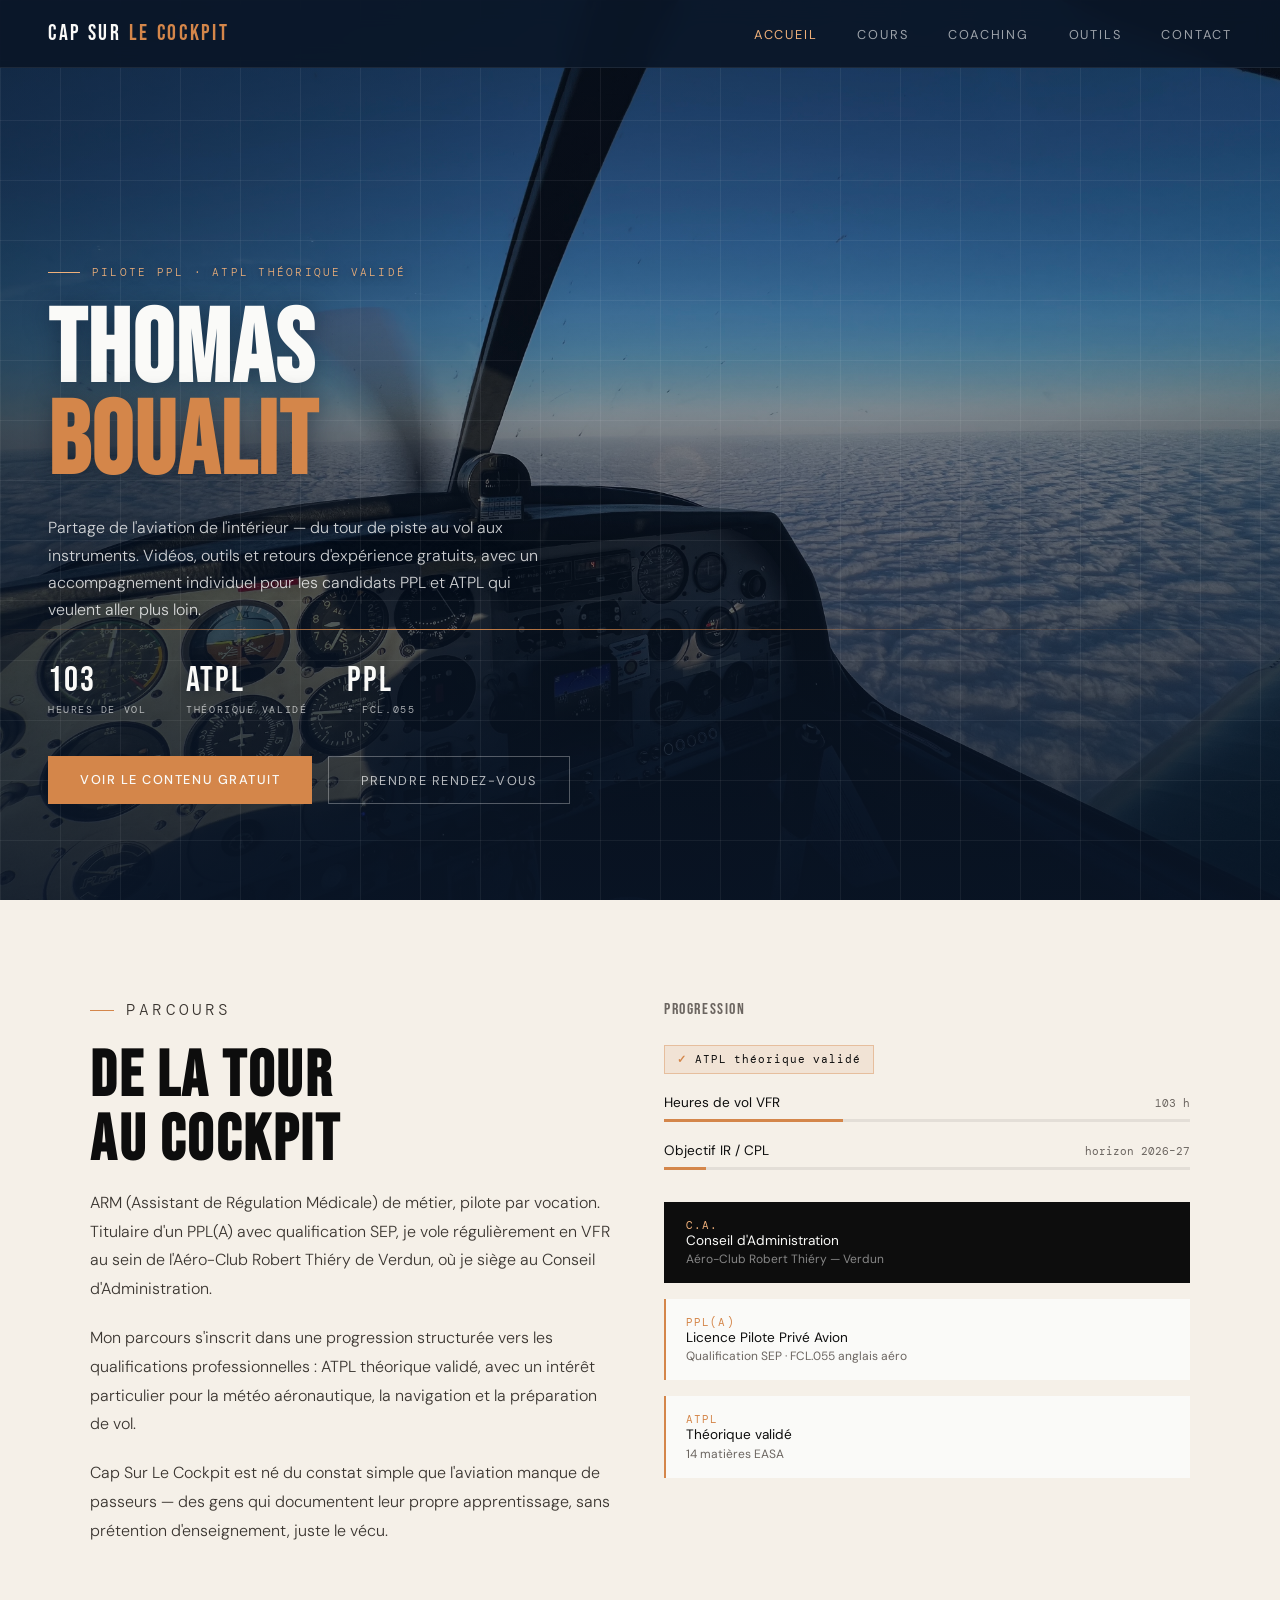
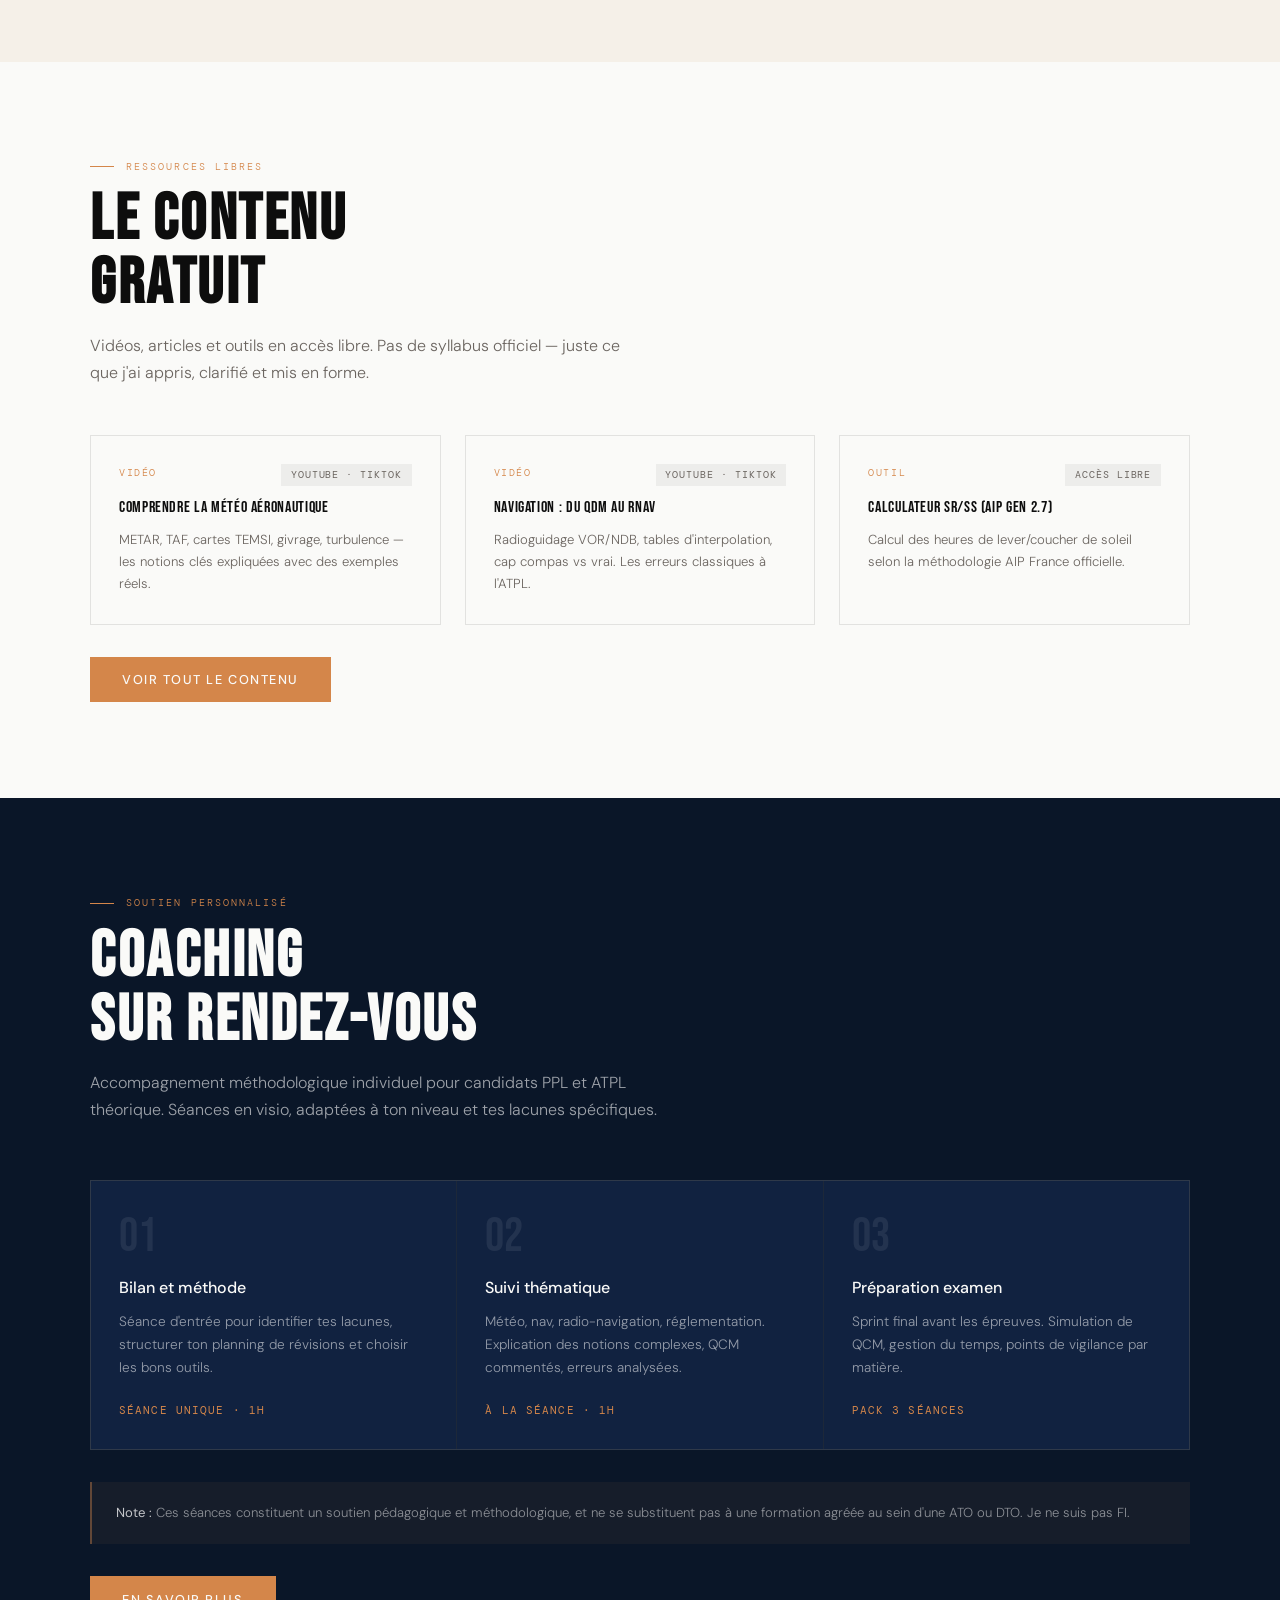
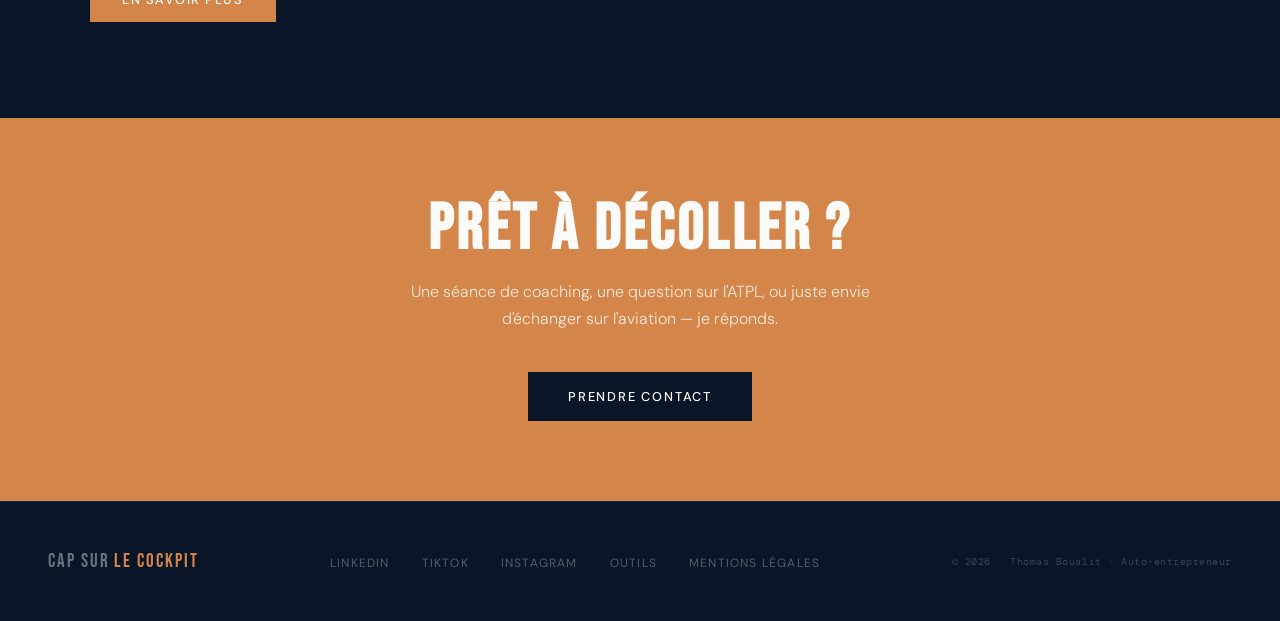
==== commit 21713421: "Update index.html" ====
--- a/index.html
+++ b/index.html
@@ -31,7 +31,7 @@
       position: absolute; inset: 0;
       /* overlay renforcé car photo claire/lumineuse — assure la lisibilité du texte blanc */
       background:
-        linear-gradient(180deg, rgba(10,22,40,0.65) 0%, rgba(10,22,40,0.55) 35%, rgba(10,22,40,0.88) 75%, rgba(10,22,40,0.97) 100%),
+        linear-gradient(180deg, rgba(10,22,40,0.45) 0%, rgba(10,22,40,0.3) 35%, rgba(10,22,40,0.65) 75%, rgba(10,22,40,0.85) 100%),
         linear-gradient(90deg, rgba(10,22,40,0.5) 0%, rgba(10,22,40,0.15) 45%, rgba(10,22,40,0.15) 100%);
     }
     .hero-grid {
@@ -133,7 +133,7 @@
       .content-badge { position: static; display: inline-block; margin-bottom: 0.75rem; }
       .hero-overlay {
         background:
-          linear-gradient(180deg, rgba(10,22,40,0.7) 0%, rgba(10,22,40,0.65) 35%, rgba(10,22,40,0.92) 75%, rgba(10,22,40,0.98) 100%);
+          linear-gradient(180deg, rgba(10,22,40,0.5) 0%, rgba(10,22,40,0.4) 35%, rgba(10,22,40,0.72) 75%, rgba(10,22,40,0.88) 100%);
       }
     }
   </style>
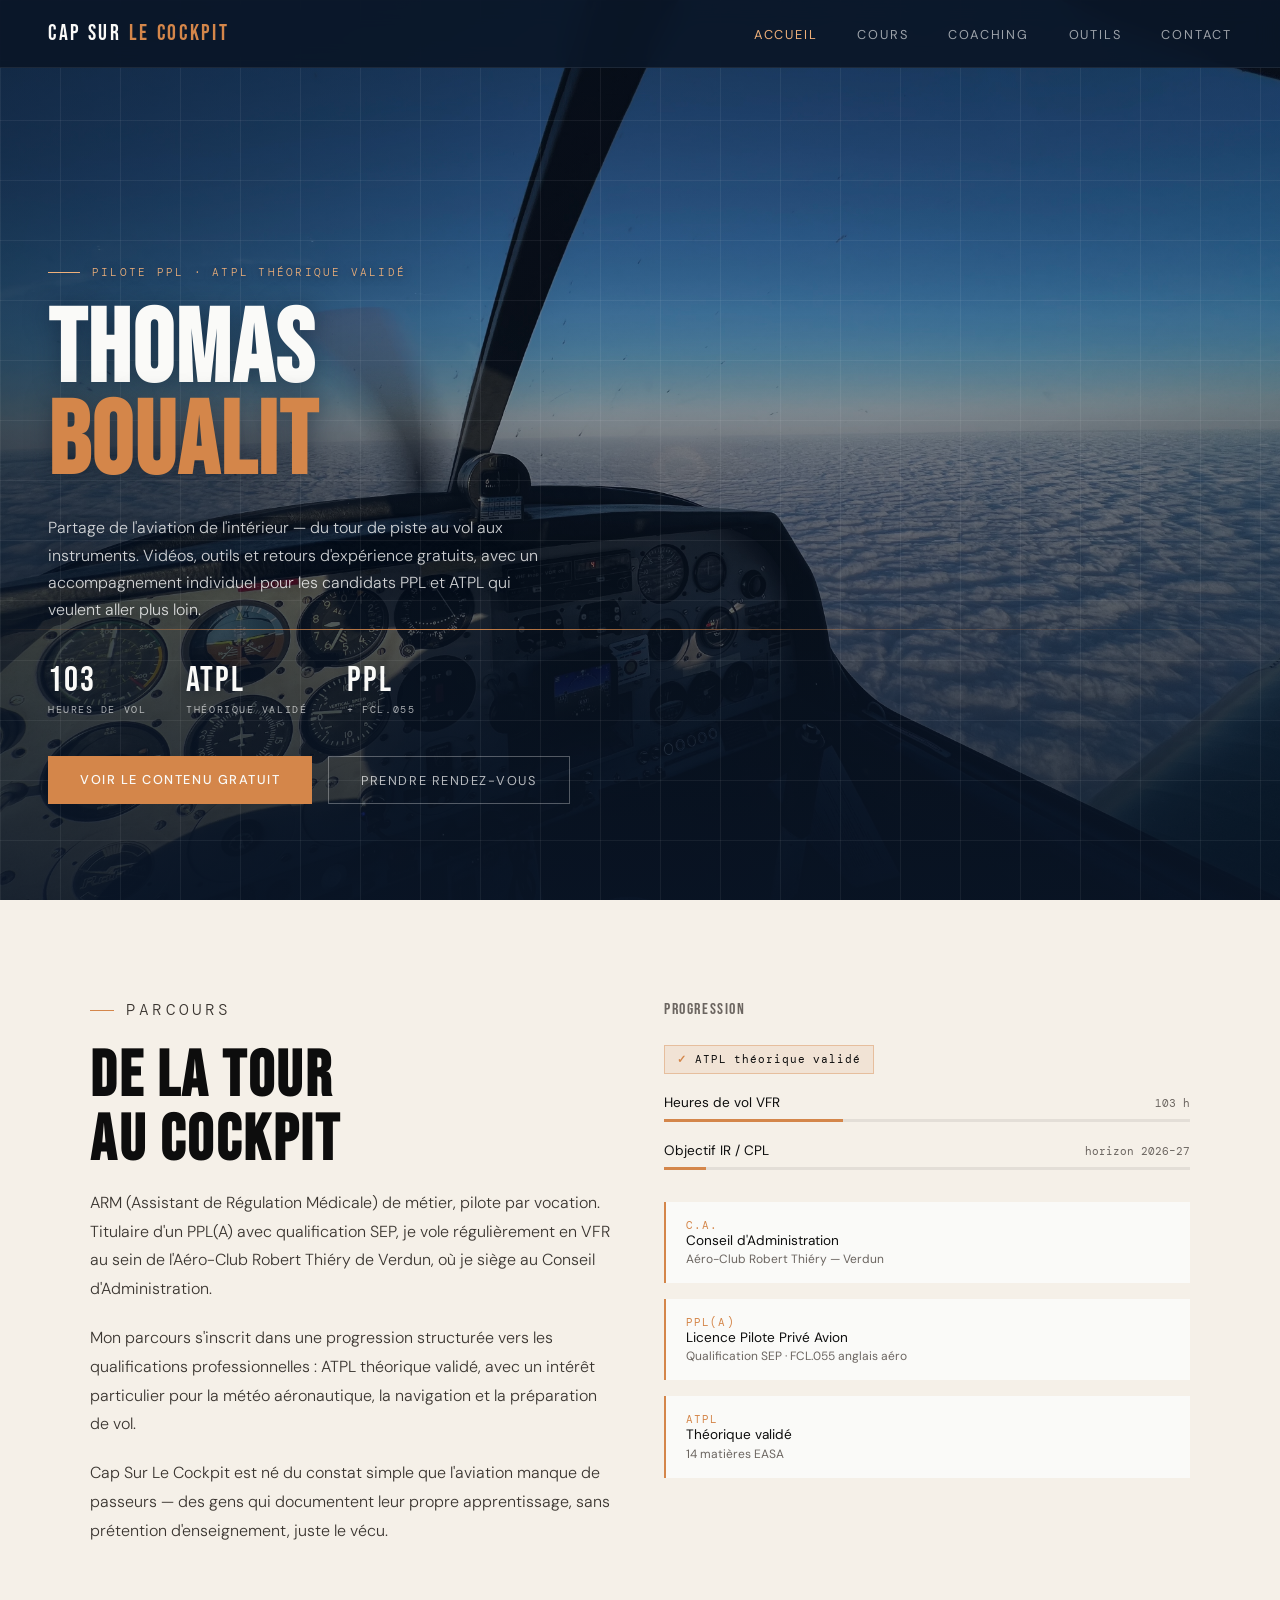
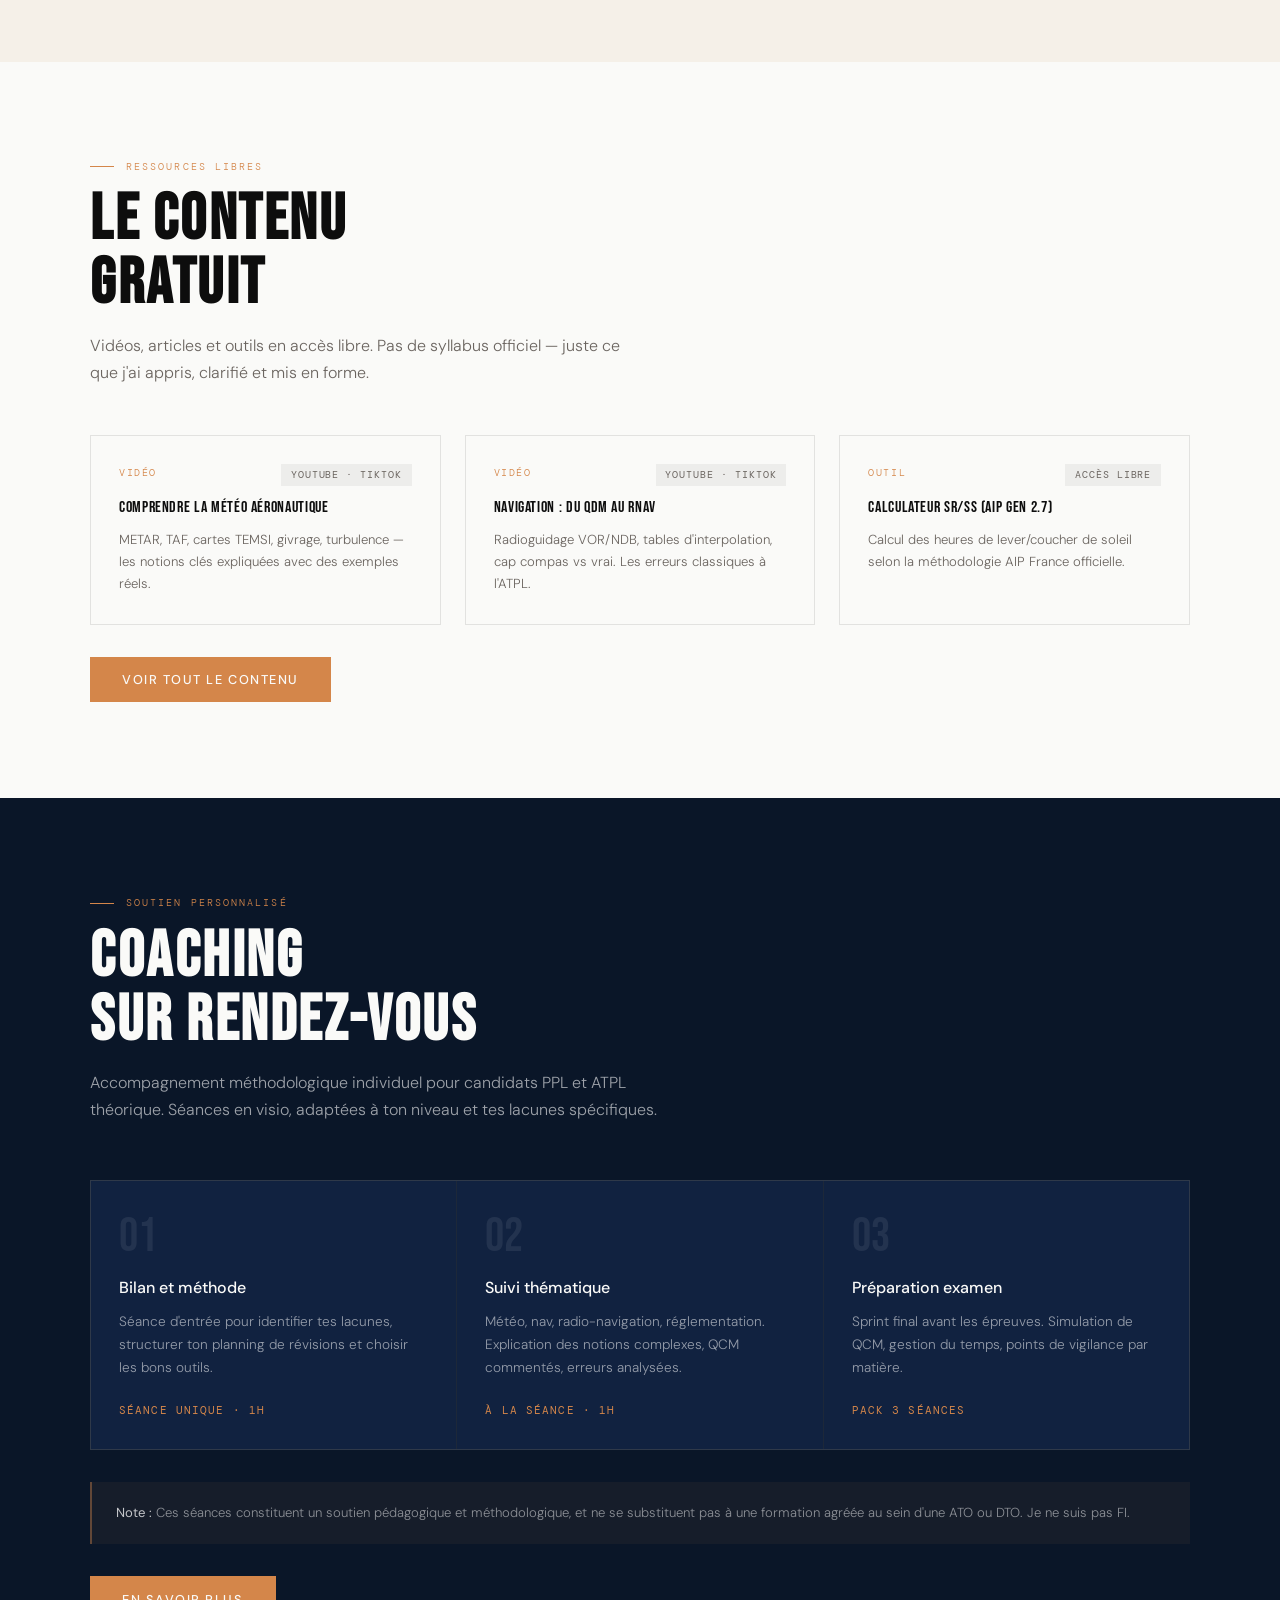
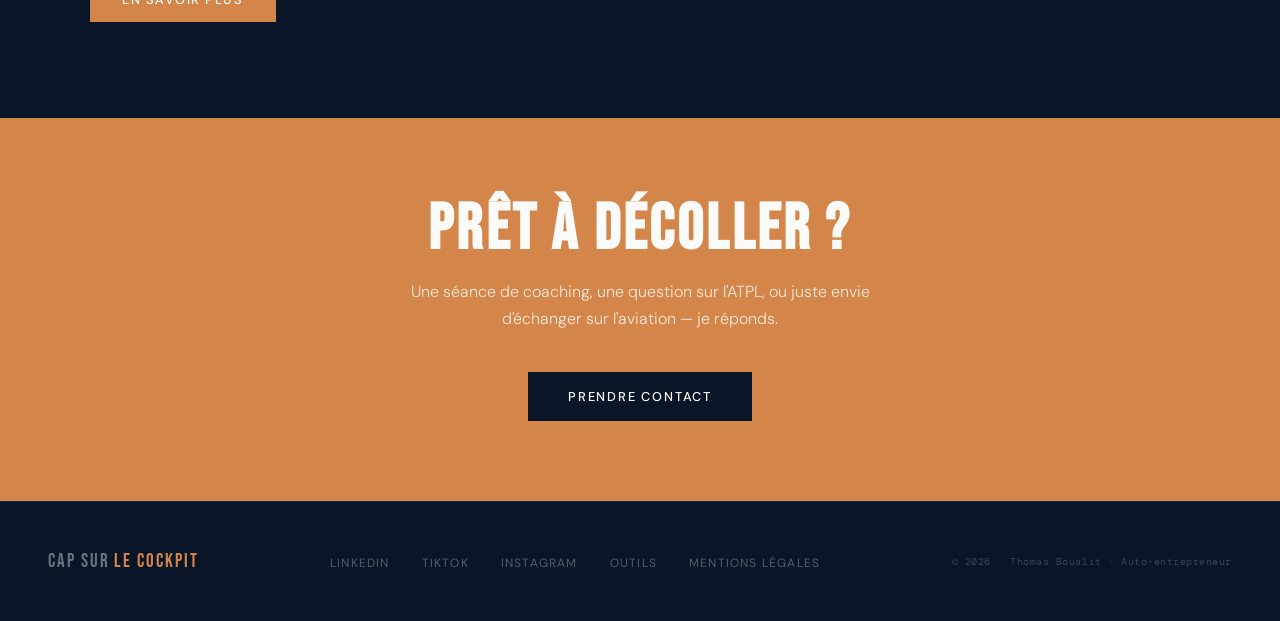
==== commit 979c83bd: "Update index.html" ====
--- a/index.html
+++ b/index.html
@@ -203,7 +203,7 @@
           </div>
 
           <div style="margin-top:2rem;">
-            <div class="cred-item cred-featured"><div><div class="cred-code">C.A.</div><div class="cred-label">Conseil d'Administration</div><div class="cred-sub">Aéro-Club Robert Thiéry — Verdun</div></div></div>
+            <div class="cred-item"><div><div class="cred-code">C.A.</div><div class="cred-label">Conseil d'Administration</div><div class="cred-sub">Aéro-Club Robert Thiéry — Verdun</div></div></div>
             <div class="cred-item"><div><div class="cred-code">PPL(A)</div><div class="cred-label">Licence Pilote Privé Avion</div><div class="cred-sub">Qualification SEP · FCL.055 anglais aéro</div></div></div>
             <div class="cred-item"><div><div class="cred-code">ATPL</div><div class="cred-label">Théorique validé</div><div class="cred-sub">14 matières EASA</div></div></div>
           </div>
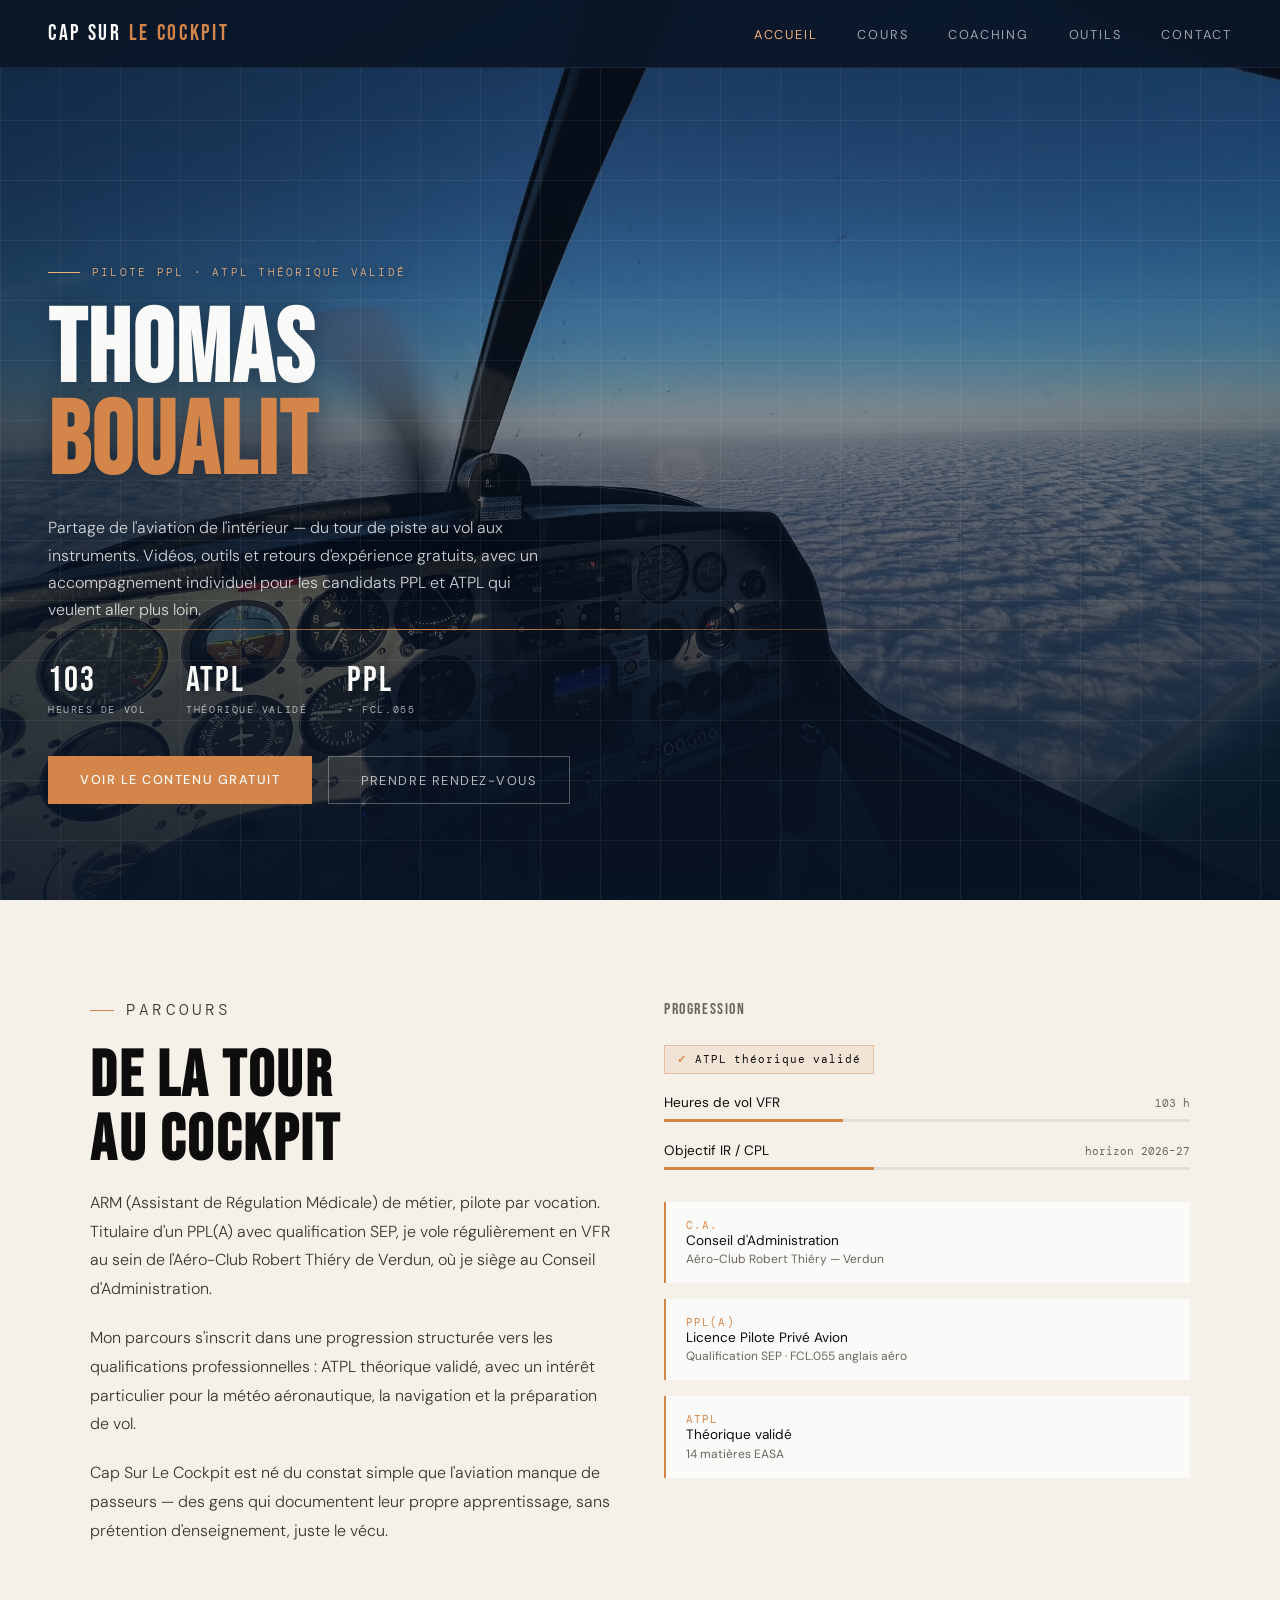
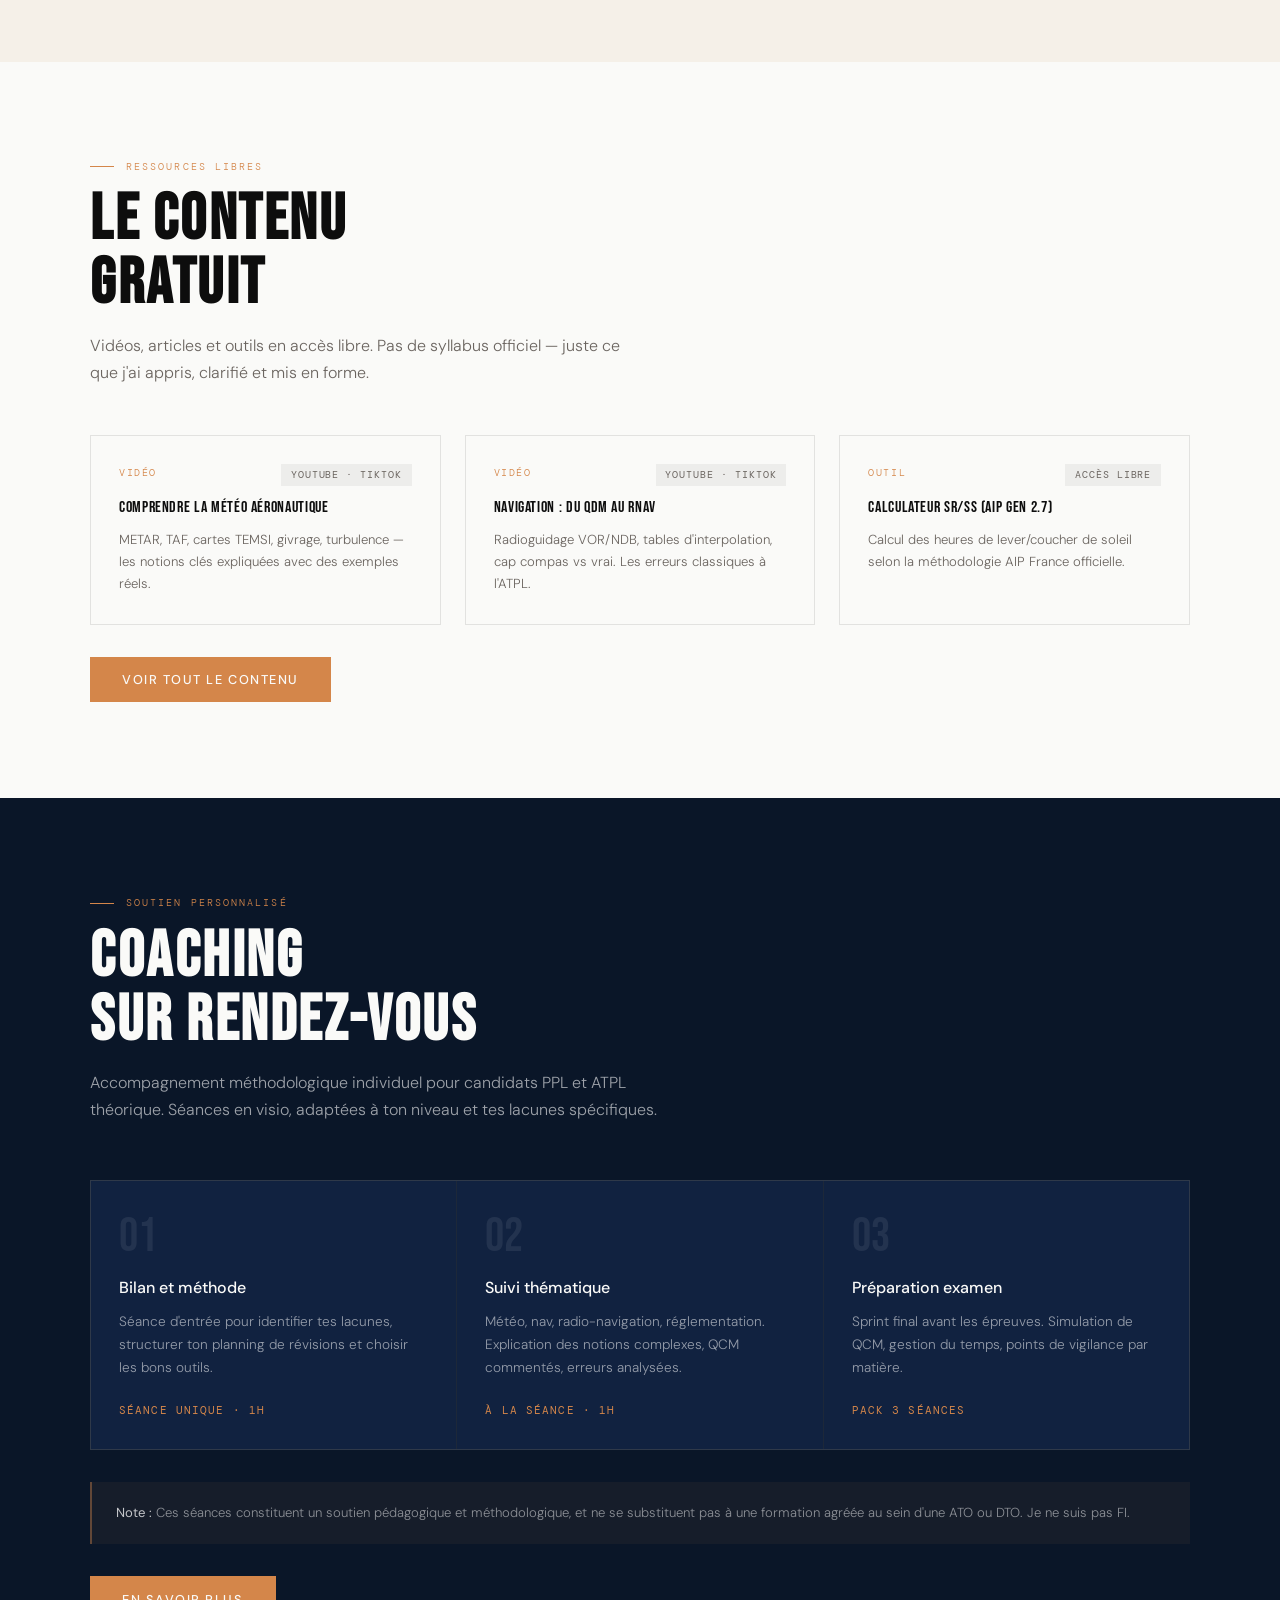
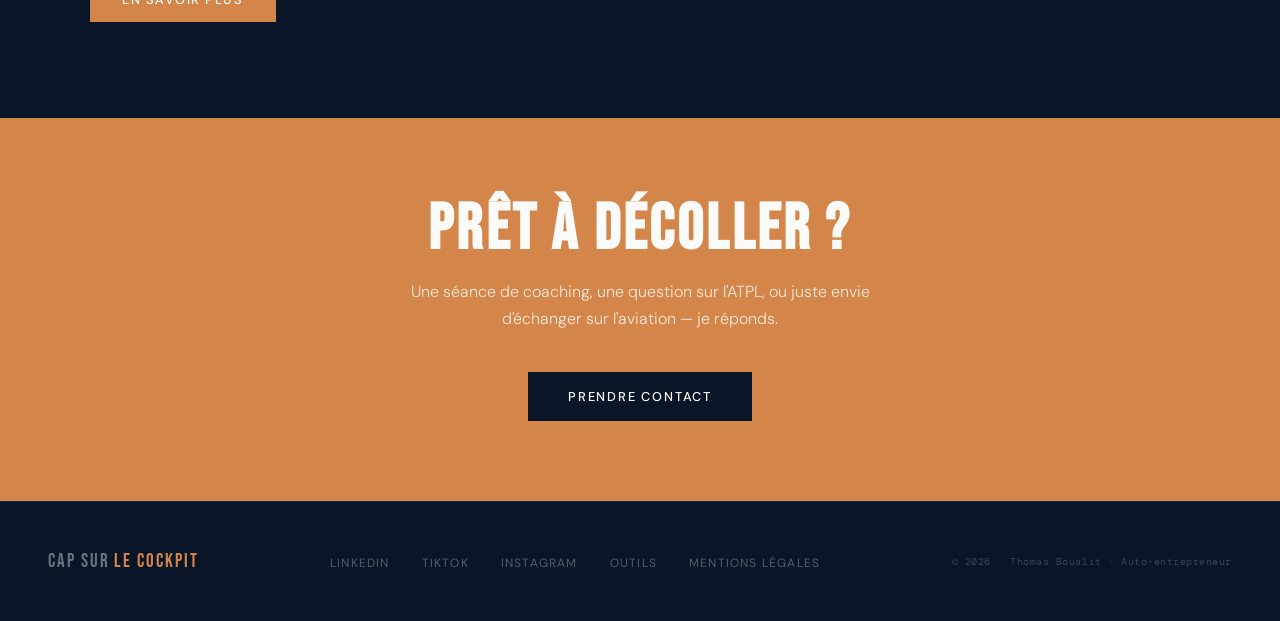
==== commit 64c1b8bf: "Update index.html" ====
--- a/index.html
+++ b/index.html
@@ -199,7 +199,7 @@
           </div>
           <div class="progress-block">
             <div class="progress-label"><span class="progress-name">Objectif IR / CPL</span><span class="progress-pct">horizon 2026–27</span></div>
-            <div class="progress-bar"><div class="progress-fill" style="width:8%"></div></div>
+            <div class="progress-bar"><div class="progress-fill" style="width:40%"></div></div>
           </div>
 
           <div style="margin-top:2rem;">
